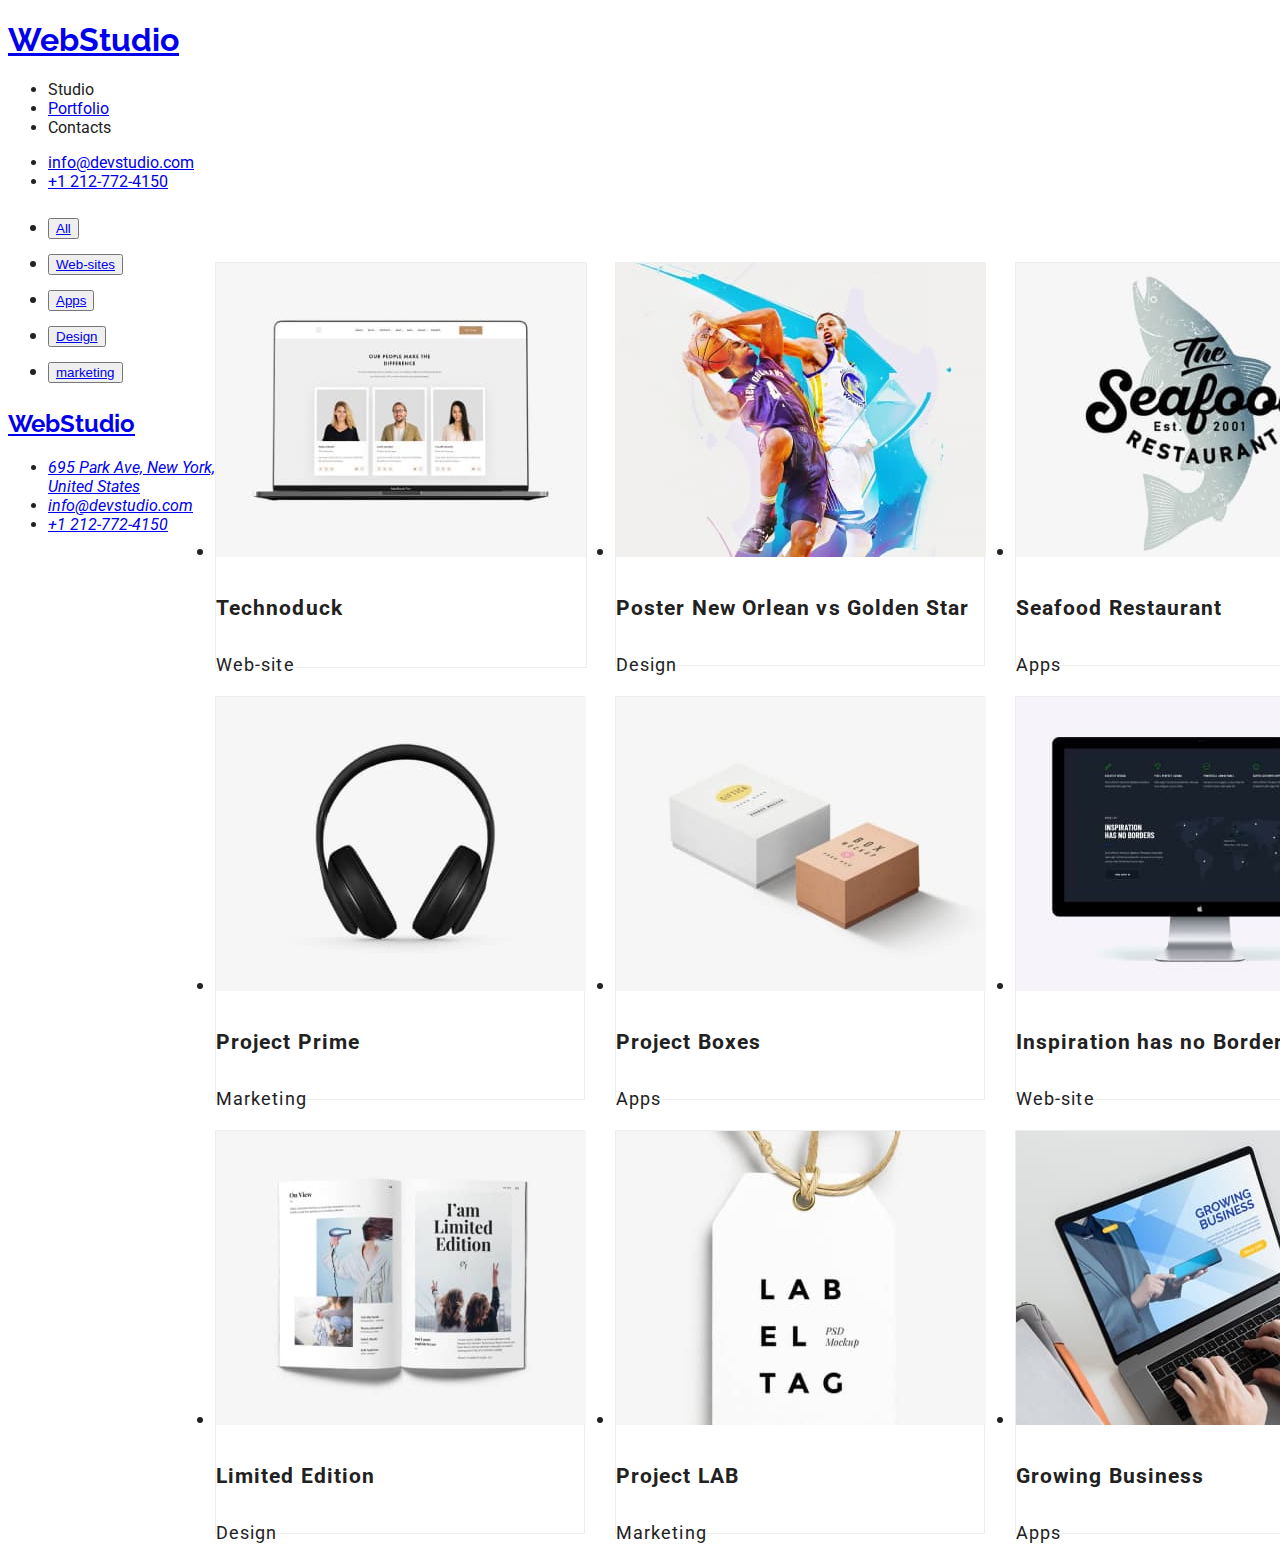
==== portfolio.html @ 7e2c5539 "10 hw 0.2" ====
<!DOCTYPE html>
<html lang="en">

<head>
    <meta charset="UTF-8">
    <meta http-equiv="X-UA-Compatible" content="IE=edge">
    <meta name="viewport" content="width=device-width, initial-scale=1.0">
    <title>My Portfolio</title>
    <link href="./css/styles.css" rel="stylesheet" type="text/css">
    <link rel="preconnect" href="https://fonts.googleapis.com">
    <link rel="preconnect" href="https://fonts.gstatic.com" crossorigin>
    <link
        href="https://fonts.googleapis.com/css2?family=Raleway:wght@700&family=Roboto:wght@400;500;700;900&display=swap"
        rel="stylesheet">
</head>

<body>
    <header>
        <h1 class="webstudio-raleway">
            <a href="portfolio.html">WebStudio</a>
        </h1>
        <nav>
            <ul>
                <li>
                    <a>Studio</a>
                </li>
                <li>
                    <a href="portfolio.html">Portfolio</a>
                </li>
                <li>
                    <a>Contacts</a>
                </li>
            </ul>

        </nav>
        <ul>
            <li>
                <a href="mailto:info@devstudio.com">info@devstudio.com</a>
            </li>

            <li>
                <a href="tel:+12127724150">+1 212-772-4150</a>
            </li>
        </ul>
    </header>


    <main class="mainpagesyle">
        <!-- buttons/filters for the body-->
        <section>
            <ul>
                <li class="all">
                    <button type="button"> <a href="#">All</a>
                </li>
                <li>
                    <button type="button"> <a href="#">Web-sites</a>
                </li>
                <li>
                    <button type="button"> <a href="#">Apps</a>
                </li>
                <li>
                    <button type="button"> <a href="#">Design</a>
                </li>
                <li>
                    <button type="button"> <a href="#">marketing</a>
                </li>
            </ul>
        </section>
        <!--images section-->
        <section>

            <ul>
                <li class="computerimg">
                    <img src="images/computerpic.jpg" alt="computer" width="370">
                    <h3>Technoduck</h3>
                    <p>Web-site</p>
                </li>
                <li class="baskitballimg">
                    <img src="images/baskitballpic.jpg" alt="baskitball" width="370">
                    <h3>Poster New Orlean vs Golden Star</h3>
                    <p>Design</p>
                </li>
                <li class="seafoodimg">
                    <img src="images/seafoodpic.jpg" alt="seafoodpic" width="370">
                    <h3>Seafood Restaurant</h3>
                    <p>Apps</p>
                </li>
                <li class="headphonesimg">
                    <img src="images/headphonespic.jpg" alt="headphones" width="370">
                    <h3>Project Prime</h3>
                    <p>Marketing</p>
                </li>
                <li class="brickpicimg">
                    <img src="images/brickpic.jpg" alt="brickpic" width="370">
                    <h3>Project Boxes</h3>
                    <p>Apps</p>
                </li>
                <li class="screenpicimg">
                    <img src="images/screenpic.jpg" alt="screenpic" width="370">
                    <h3>Inspiration has no Borders</h3>
                    <p>Web-site</p>
                </li>
                <li class="bookpicimg">
                    <img src="images/bookpic.jpg" alt="bookpic" width="370">
                    <h3>Limited Edition</h3>
                    <p>Design</p>
                </li>
                <li class="labeltacpicimg">
                    <img src="images/labeltacpic.jpg" alt="labelpic" width="370">
                    <h3>Project LAB</h3>
                    <p>Marketing</p>
                </li>
                <li class="typingpicimg">
                    <img src="images/typingpic.jpg" alt="typingpic" width="370">
                    <h3>Growing Business</h3>
                    <p>Apps</p>
                </li>
            </ul>
        </section>
    </main>

    <footer class="footerplacement">

        <h2 class="webstudio-raleway">
            <a href="#">WebStudio </a>
        </h2>

        <address>
            <ul>
                <li>
                    <a href="#">695 Park Ave, New York, NY 10065,<br /> United States</a>
                </li>
                <li>
                    <a href="mailto:info@devstudio.com">info@devstudio.com</a>
                </li>
                <li>
                    <a href="tel:+12127724150">+1 212-772-4150</a>
                </li>

            </ul>
        </address>
    </footer>
</body>

</html>
---- css/styles.css ----
header {
}
.all {
  font-weight: 500;
}
body {
  color: #212121;
  font-family: Roboto, sans serif;
}
p {
  font-weight: 400;
}
.mainpagesyle {
  font-family: Roboto;
  font-size: 18px;
  font-weight: 700;
  line-height: 36px;
  letter-spacing: 0.06em;
  text-align: left;
}

.computerimg {
  position: absolute;
  width: 370px;
  height: 404px;
  left: 215px;
  top: 262px;
  background: #ffffff;
  border: 1px solid #eeeeee;
}
.baskitballimg {
  box-sizing: border-box;

  position: absolute;
  width: 370px;
  height: 404px;
  left: 615px;
  top: 262px;

  background: #ffffff;
  border: 1px solid #eeeeee;
}
.seafoodimg {
  box-sizing: border-box;

  position: absolute;
  width: 370px;
  height: 404px;
  left: 1015px;
  top: 262px;

  background: #ffffff;
  border: 1px solid #eeeeee;
}
.headphonesimg {
  box-sizing: border-box;

  position: absolute;
  width: 370px;
  height: 404px;
  left: 215px;
  top: 696px;

  background: #ffffff;
  border: 1px solid #eeeeee;
}
.brickpicimg {
  box-sizing: border-box;

  position: absolute;
  width: 370px;
  height: 404px;
  left: 615px;
  top: 696px;

  background: #ffffff;
  border: 1px solid #eeeeee;
}
.screenpicimg {
  box-sizing: border-box;

  position: absolute;
  width: 370px;
  height: 404px;
  left: 1015px;
  top: 696px;

  background: #ffffff;
  border: 1px solid #eeeeee;
}
.bookpicimg {
  box-sizing: border-box;

  position: absolute;
  width: 370px;
  height: 404px;
  left: 215px;
  top: 1130px;

  background: #ffffff;
  border: 1px solid #eeeeee;
}
.labeltacpicimg {
  box-sizing: border-box;

  position: absolute;
  width: 370px;
  height: 404px;
  left: 615px;
  top: 1130px;

  background: #ffffff;
  border: 1px solid #eeeeee;
}
.typingpicimg {
  box-sizing: border-box;

  position: absolute;
  width: 370px;
  height: 404px;
  left: 1015px;
  top: 1130px;

  background: #ffffff;
  border: 1px solid #eeeeee;
}
.footerplacement {
  font-weight: 400;
}
.webstudio-raleway {
  font-family: Raleway;
  font-weight: 700;
}
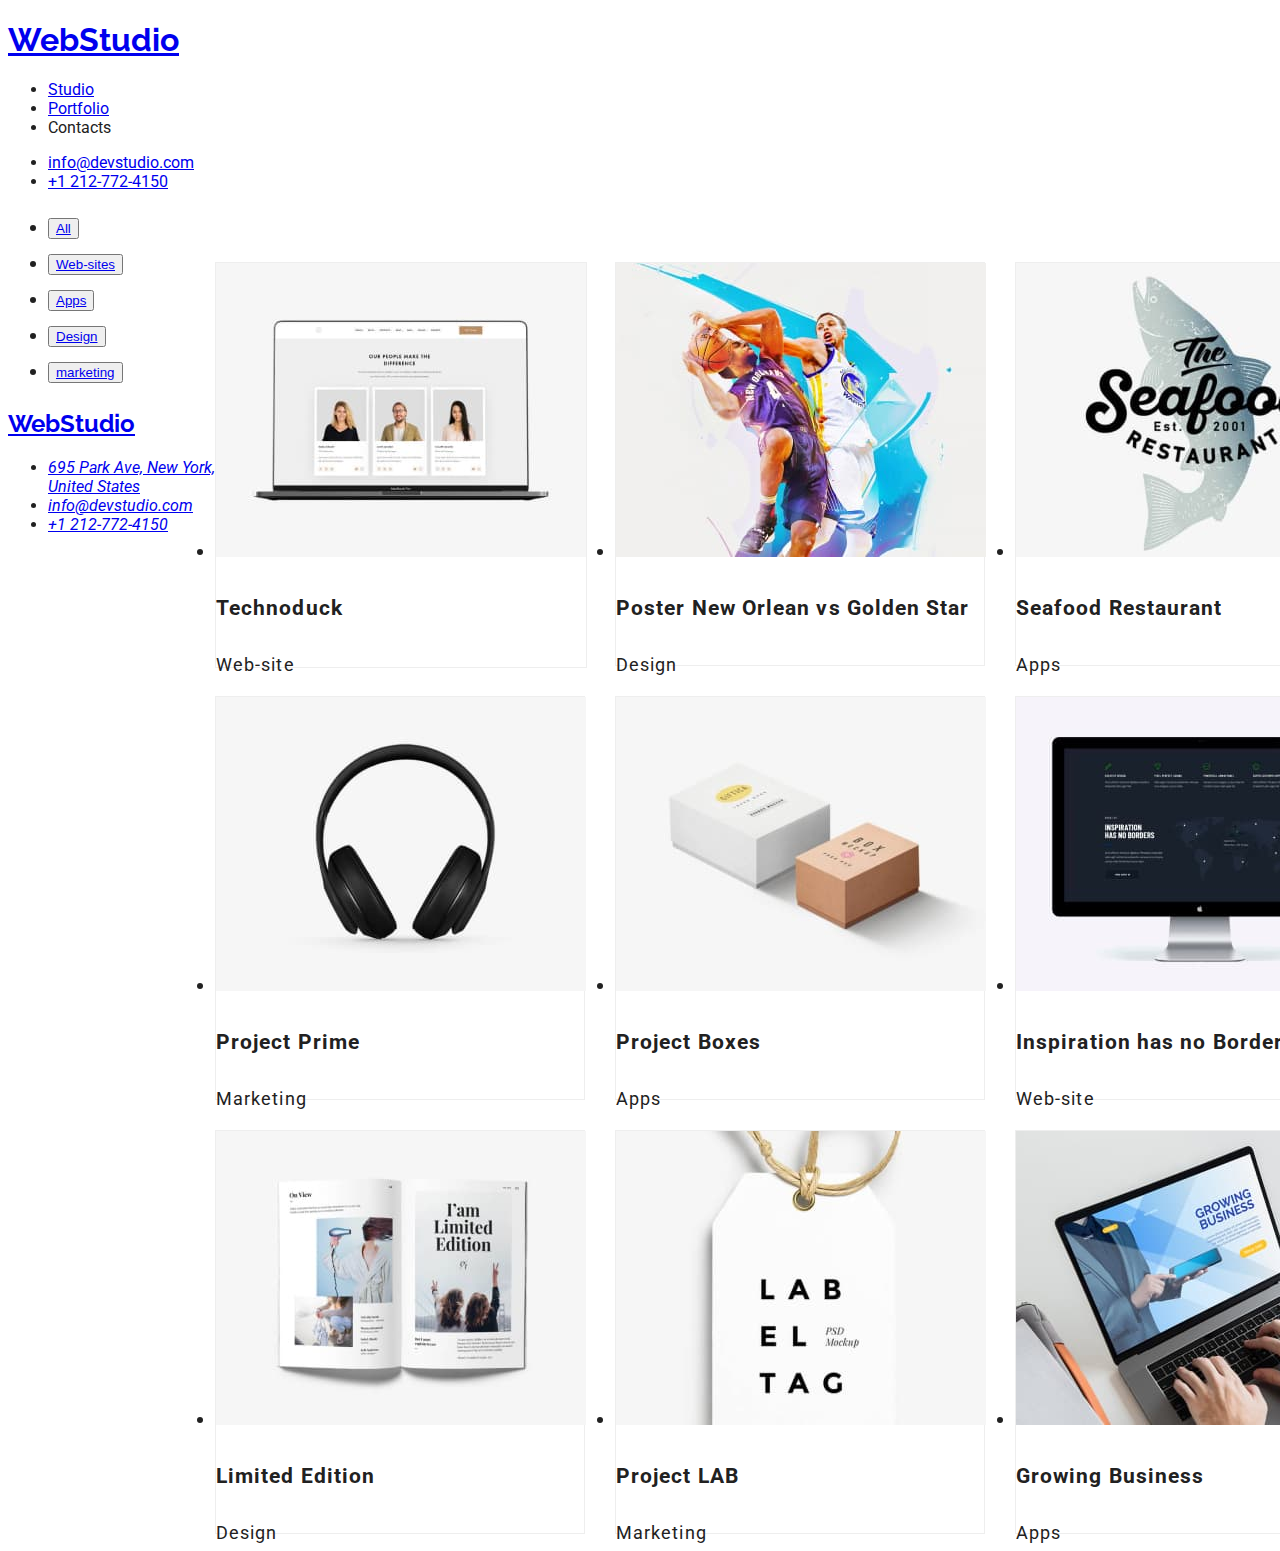
==== commit 090b68fb: "11" ====
--- a/portfolio.html
+++ b/portfolio.html
@@ -22,10 +22,10 @@
         <nav>
             <ul>
                 <li>
-                    <a>Studio</a>
+                    <a href="./index.html">Studio</a>
                 </li>
                 <li>
-                    <a href="portfolio.html">Portfolio</a>
+                    <a href="./portfolio.html">Portfolio</a>
                 </li>
                 <li>
                     <a>Contacts</a>
@@ -128,7 +128,9 @@
         <address>
             <ul>
                 <li>
-                    <a href="#">695 Park Ave, New York, NY 10065,<br /> United States</a>
+                    <a href="https://goo.gl/maps/Pc82vpNhHuvUtrE47" target="blank_">695 Park Ave, New York, NY
+                        10065,<br /> United
+                        States</a>
                 </li>
                 <li>
                     <a href="mailto:info@devstudio.com">info@devstudio.com</a>
--- a/css/styles.css
+++ b/css/styles.css
@@ -10,6 +10,7 @@
 p {
   font-weight: 400;
 }
+
 .mainpagesyle {
   font-family: Roboto;
   font-size: 18px;
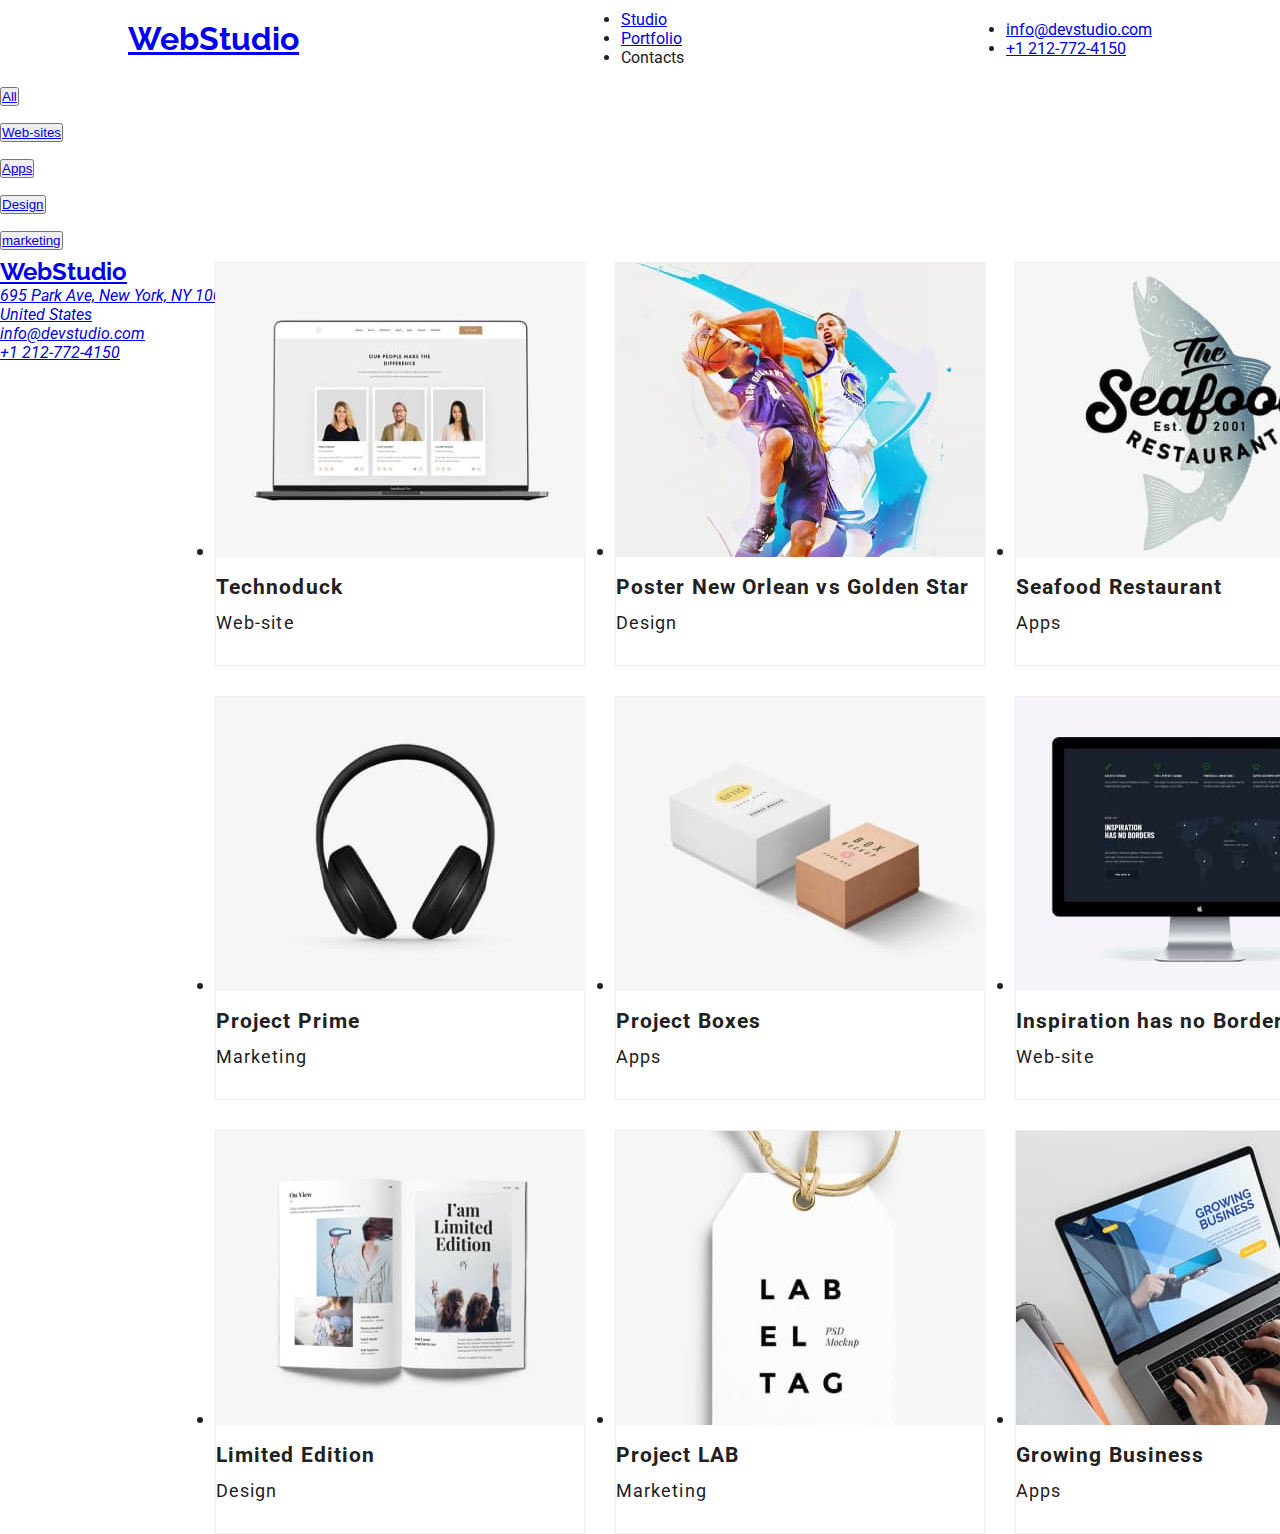
==== commit 4ada8e5d: "12 hw .02" ====
--- a/portfolio.html
+++ b/portfolio.html
@@ -20,7 +20,7 @@
             <a href="portfolio.html">WebStudio</a>
         </h1>
         <nav>
-            <ul>
+            <ul class="top-bar">
                 <li>
                     <a href="./index.html">Studio</a>
                 </li>
@@ -43,7 +43,6 @@
             </li>
         </ul>
     </header>
-
 
     <main class="mainpagesyle">
         <!-- buttons/filters for the body-->
@@ -129,8 +128,7 @@
             <ul>
                 <li>
                     <a href="https://goo.gl/maps/Pc82vpNhHuvUtrE47" target="blank_">695 Park Ave, New York, NY
-                        10065,<br /> United
-                        States</a>
+                        10065,<br /> United States</a>
                 </li>
                 <li>
                     <a href="mailto:info@devstudio.com">info@devstudio.com</a>
--- a/css/styles.css
+++ b/css/styles.css
@@ -1,4 +1,15 @@
+* {
+  box-sizing: border-box;
+  margin: 0;
+  padding: 0;
+}
 header {
+  display: flex;
+  justify-content: space-between;
+  align-items: center;
+  padding: 10px 10%;
+}
+header > li {
 }
 .all {
   font-weight: 500;
@@ -12,7 +23,6 @@
 }
 
 .mainpagesyle {
-  font-family: Roboto;
   font-size: 18px;
   font-weight: 700;
   line-height: 36px;
@@ -21,6 +31,7 @@
 }
 
 .computerimg {
+  box-sizing: border-box;
   position: absolute;
   width: 370px;
   height: 404px;
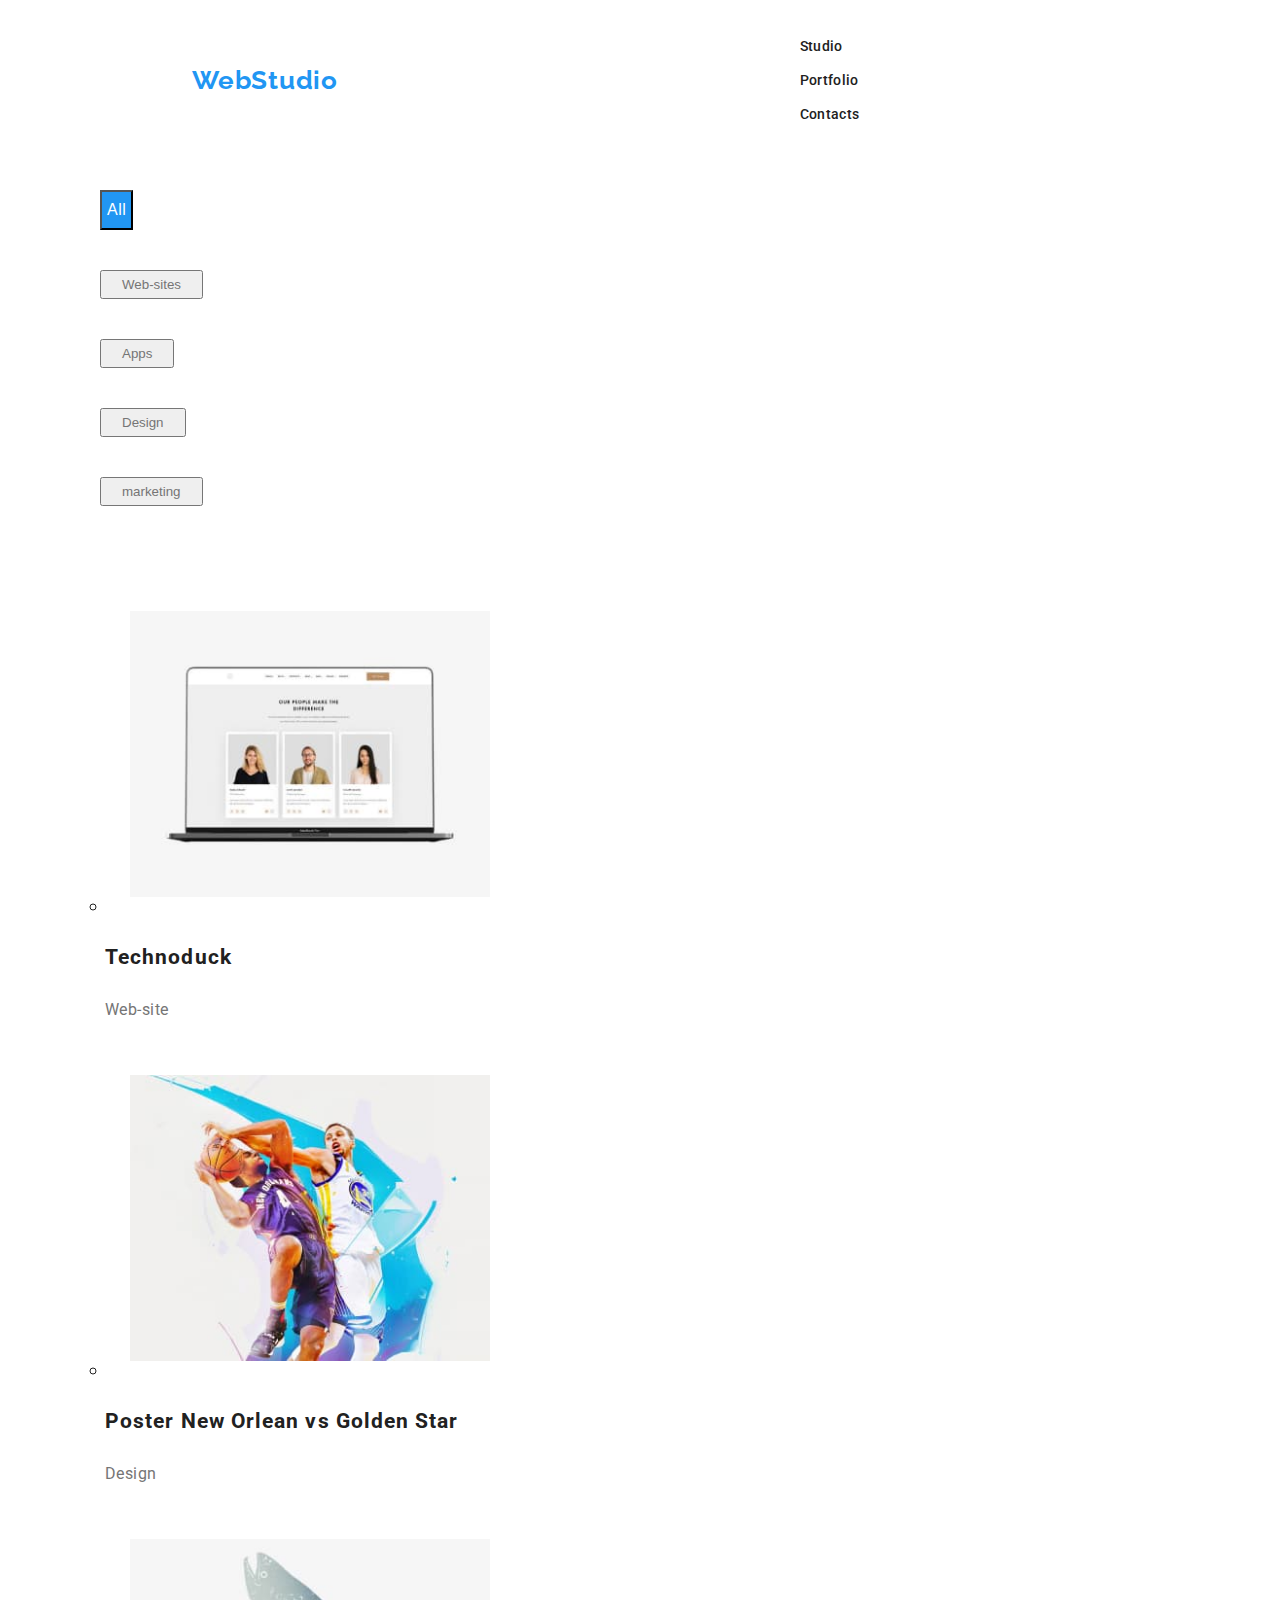
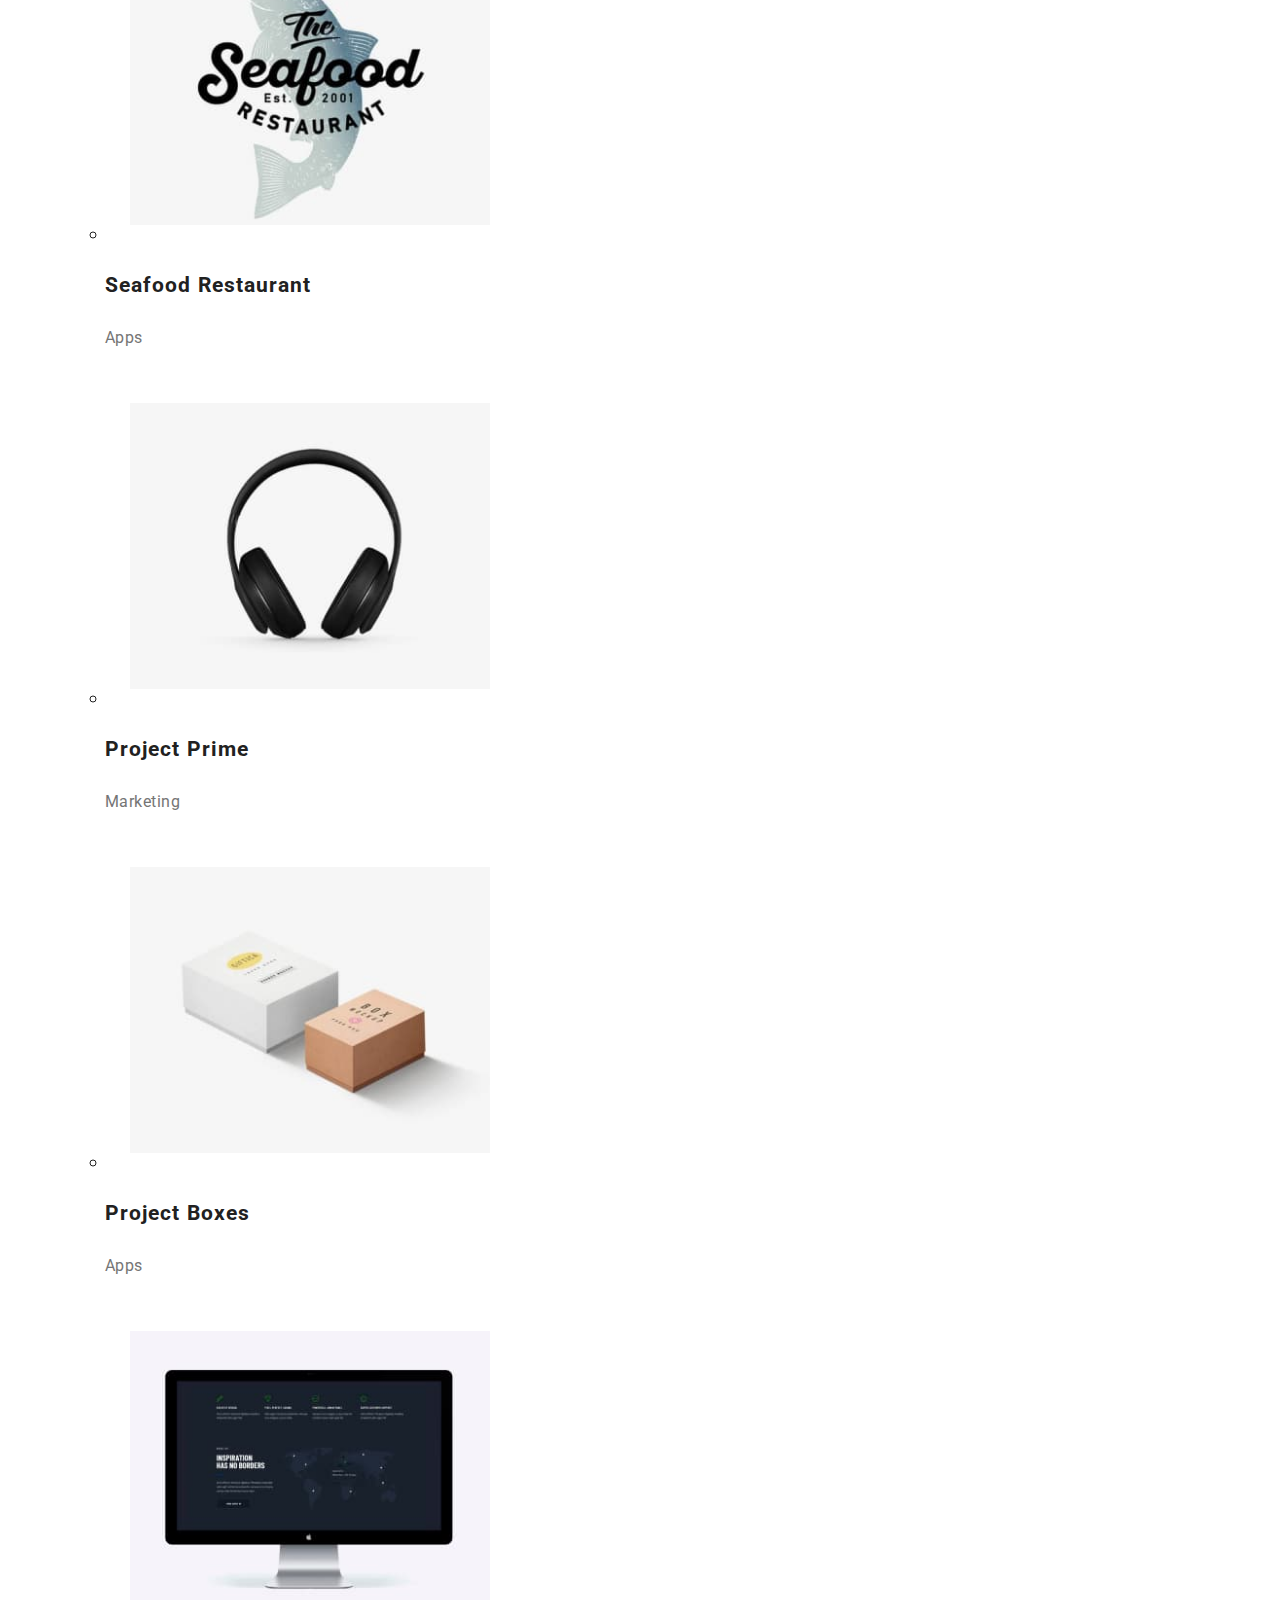
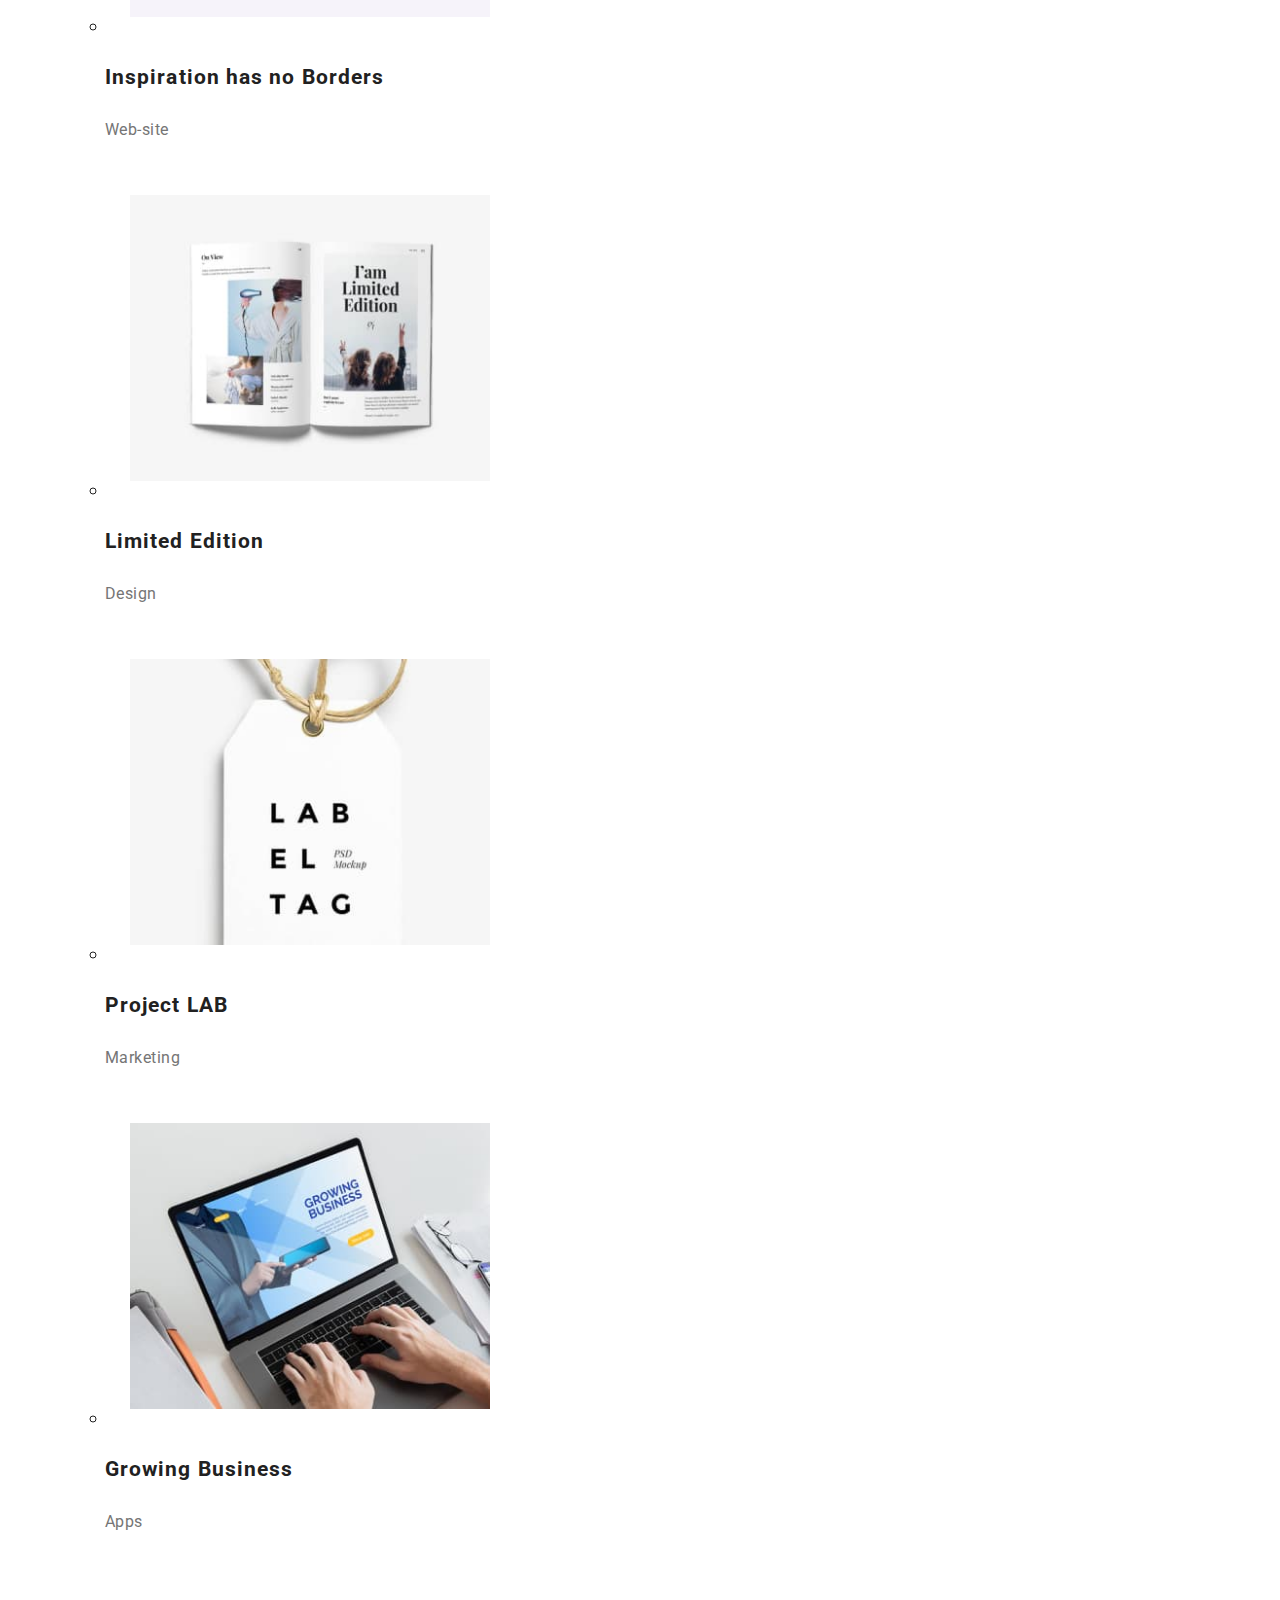
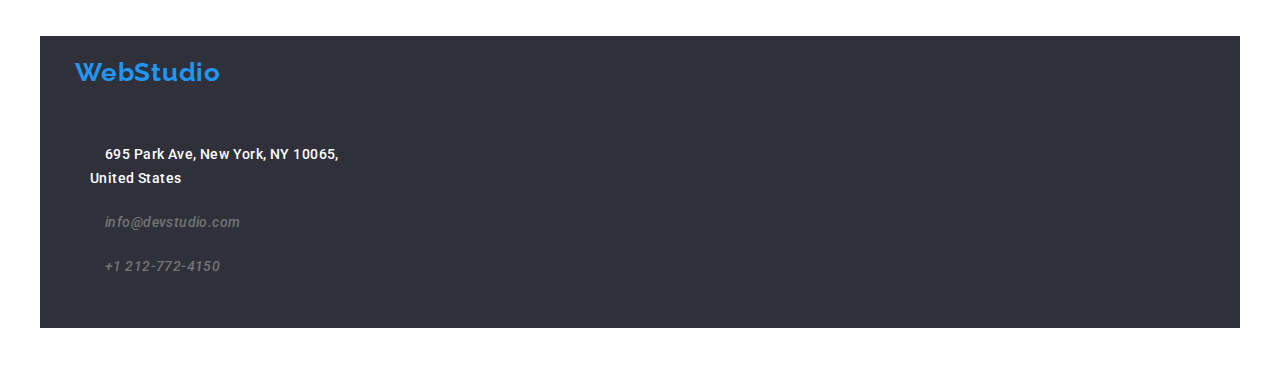
==== commit d1f329e7: "13 hw 0.2" ====
--- a/portfolio.html
+++ b/portfolio.html
@@ -6,7 +6,7 @@
     <meta http-equiv="X-UA-Compatible" content="IE=edge">
     <meta name="viewport" content="width=device-width, initial-scale=1.0">
     <title>My Portfolio</title>
-    <link href="./css/styles.css" rel="stylesheet" type="text/css">
+    <link href="./css/styles2.css" rel="stylesheet" type="text/css">
     <link rel="preconnect" href="https://fonts.googleapis.com">
     <link rel="preconnect" href="https://fonts.gstatic.com" crossorigin>
     <link
@@ -16,125 +16,136 @@
 
 <body>
     <header>
-        <h1 class="webstudio-raleway">
-            <a href="portfolio.html">WebStudio</a>
+        <h1>
+            <a href="portfolio.html" class="logo">WebStudio</a>
         </h1>
         <nav>
-            <ul class="top-bar">
+            <ul>
                 <li>
-                    <a href="./index.html">Studio</a>
+                    <a href="./index.html" class="top-bar">Studio</a>
                 </li>
                 <li>
-                    <a href="./portfolio.html">Portfolio</a>
+                    <a href="./portfolio.html" class="top-bar">Portfolio</a>
                 </li>
                 <li>
-                    <a>Contacts</a>
+                    <a class="top-bar"> Contacts</a>
                 </li>
             </ul>
 
         </nav>
         <ul>
             <li>
-                <a href="mailto:info@devstudio.com">info@devstudio.com</a>
+                <a href="mailto:info@devstudio.com" class="header-link">info@devstudio.com</a>
             </li>
 
             <li>
-                <a href="tel:+12127724150">+1 212-772-4150</a>
+                <a href="tel:+12127724150" class="header-link">+1 212-772-4150</a>
             </li>
         </ul>
     </header>
 
     <main class="mainpagesyle">
         <!-- buttons/filters for the body-->
-        <section>
+        <section class="all-buttons">
             <ul>
-                <li class="all">
-                    <button type="button"> <a href="#">All</a>
+                <li class="all-blue-button">
+                    <button type="button">All</button>
                 </li>
                 <li>
-                    <button type="button"> <a href="#">Web-sites</a>
+                    <button type="button"> <a href="#" class="all-buttons">Web-sites</a>
                 </li>
                 <li>
-                    <button type="button"> <a href="#">Apps</a>
+                    <button type="button"> <a href="#" class="all-buttons">Apps</a>
                 </li>
                 <li>
-                    <button type="button"> <a href="#">Design</a>
+                    <button type="button"> <a href="#" class="all-buttons">Design</a>
                 </li>
                 <li>
-                    <button type="button"> <a href="#">marketing</a>
+                    <button type="button"> <a href="#" class="all-buttons">marketing</a>
                 </li>
             </ul>
         </section>
         <!--images section-->
         <section>
 
-            <ul>
+            <ul class="the-9-images">
+
                 <li class="computerimg">
                     <img src="images/computerpic.jpg" alt="computer" width="370">
-                    <h3>Technoduck</h3>
-                    <p>Web-site</p>
+                    <h3 class="image-titles">Technoduck</h3>
+                    <p class="paragraphs">Web-site</p>
                 </li>
+
                 <li class="baskitballimg">
                     <img src="images/baskitballpic.jpg" alt="baskitball" width="370">
-                    <h3>Poster New Orlean vs Golden Star</h3>
-                    <p>Design</p>
+                    <h3 class="image-titles">Poster New Orlean vs Golden Star</h3>
+                    <p class="paragraphs">Design</p>
                 </li>
+
                 <li class="seafoodimg">
                     <img src="images/seafoodpic.jpg" alt="seafoodpic" width="370">
-                    <h3>Seafood Restaurant</h3>
-                    <p>Apps</p>
+                    <h3 class="image-titles">Seafood Restaurant</h3>
+                    <p class="paragraphs">Apps</p>
                 </li>
+
                 <li class="headphonesimg">
                     <img src="images/headphonespic.jpg" alt="headphones" width="370">
-                    <h3>Project Prime</h3>
-                    <p>Marketing</p>
+                    <h3 class="image-titles">Project Prime</h3>
+                    <p class="paragraphs">Marketing</p>
                 </li>
+
                 <li class="brickpicimg">
                     <img src="images/brickpic.jpg" alt="brickpic" width="370">
-                    <h3>Project Boxes</h3>
-                    <p>Apps</p>
+                    <h3 class="image-titles">Project Boxes</h3>
+                    <p class="paragraphs">Apps</p>
                 </li>
+
                 <li class="screenpicimg">
                     <img src="images/screenpic.jpg" alt="screenpic" width="370">
-                    <h3>Inspiration has no Borders</h3>
-                    <p>Web-site</p>
+                    <h3 class="image-titles">Inspiration has no Borders</h3>
+                    <p class="paragraphs">Web-site</p>
                 </li>
+
                 <li class="bookpicimg">
                     <img src="images/bookpic.jpg" alt="bookpic" width="370">
-                    <h3>Limited Edition</h3>
-                    <p>Design</p>
+                    <h3 class="image-titles">Limited Edition</h3>
+                    <p class="paragraphs">Design</p>
                 </li>
+
                 <li class="labeltacpicimg">
                     <img src="images/labeltacpic.jpg" alt="labelpic" width="370">
-                    <h3>Project LAB</h3>
-                    <p>Marketing</p>
+                    <h3 class="image-titles">Project LAB</h3>
+                    <p class="paragraphs">Marketing</p>
                 </li>
+
                 <li class="typingpicimg">
                     <img src="images/typingpic.jpg" alt="typingpic" width="370">
-                    <h3>Growing Business</h3>
-                    <p>Apps</p>
+                    <h3 class="image-titles">Growing Business</h3>
+                    <p class="paragraphs">Apps</p>
                 </li>
             </ul>
         </section>
     </main>
+    </br>
 
     <footer class="footerplacement">
-
-        <h2 class="webstudio-raleway">
-            <a href="#">WebStudio </a>
+        <!--footer-->
+        <h2>
+            <a href="#" class="logo">WebStudio </a>
         </h2>
 
         <address>
             <ul>
                 <li>
-                    <a href="https://goo.gl/maps/Pc82vpNhHuvUtrE47" target="blank_">695 Park Ave, New York, NY
+                    <a href="https://goo.gl/maps/Pc82vpNhHuvUtrE47" target="blank_" class="white-address">695 Park Ave,
+                        New York, NY
                         10065,<br /> United States</a>
                 </li>
                 <li>
-                    <a href="mailto:info@devstudio.com">info@devstudio.com</a>
+                    <a href="mailto:info@devstudio.com" class="email-and-tele">info@devstudio.com</a>
                 </li>
                 <li>
-                    <a href="tel:+12127724150">+1 212-772-4150</a>
+                    <a href="tel:+12127724150" class="email-and-tele">+1 212-772-4150</a>
                 </li>
 
             </ul>
--- a/css/styles2.css
+++ b/css/styles2.css
@@ -0,0 +1,253 @@
+:root {
+  --accent-color: #2196f3;
+  --primary-text-color: #212121;
+  --secondary-text-color: #757575;
+  --white-color: #ffffff;
+  --background-dark-color: #2f303a;
+  --background-light-color: #ffffff;
+}
+* {
+  box-sizing: border-box;
+  margin: 10px;
+  padding: 5px;
+  text-decoration: none;
+}
+
+body {
+  font-family: Roboto;
+  font-style: normal;
+  font-weight: 400;
+  font-size: 14px;
+  line-height: calc(16 / 16);
+  letter-spacing: 0.02em;
+  color: var(--primary-text-color);
+}
+
+ul {
+  list-style: none;
+}
+section > ul > li .computerimg {
+  background-color: #212121;
+}
+.logo {
+  font-family: 'Raleway';
+  font-style: normal;
+  font-weight: 700;
+  font-size: 26px;
+  line-height: 31px;
+  letter-spacing: 0.03em;
+  color: var(--accent-color);
+}
+header {
+  display: flex;
+  justify-content: space-between;
+  align-items: center;
+  padding: 10px 10%;
+  height: 80px;
+  width: 1600px;
+  left: 0px;
+  top: 0px;
+  border-radius: 0px;
+}
+.top-bar {
+  font-weight: 500;
+  color: var(--primary-text-color);
+}
+.top-bar:hover,
+.top-bar:focus {
+  color: var(--accent-color);
+}
+.top-bar-current {
+  color: var(--accent-color);
+}
+.header-link:hover,
+.header-link:focus {
+  color: var(--accent-color);
+}
+.all-blue-button:hover,
+.all-blue-button:focus {
+  color: var(--accent-color);
+}
+
+a {
+  font-weight: 500;
+  color: var(--secondary-text-color);
+}
+/*
+header > li {
+  display: flex;
+  justify-content: space-between;
+  align-items: center;
+  padding: 10px 10%;
+  height: 80px;
+  width: 1600px;
+  left: 0px;
+  top: 0px;
+  border-radius: 0px;
+}*/
+
+.all-blue-button > button {
+  color: var(--white-color);
+  background-color: var(--accent-color);
+  font-weight: 500;
+  font-size: 16px;
+  line-height: 26px;
+  /*text-align: center;*/
+  letter-spacing: 0.03em;
+}
+.all-blue-button > button:hover,
+.all-blue-button > button:focus {
+  color: var(--accent-color);
+}
+.mainpagesyle {
+  font-family: roboto;
+  font-size: 18px;
+  line-height: 36px;
+  letter-spacing: 0.06em;
+  text-align: left;
+}
+.images-titles {
+  font-weight: 700;
+  font-size: 18px;
+  line-height: 36px;
+  letter-spacing: 0.06em;
+}
+.paragraphs {
+  font-weight: 400;
+  font-size: 16px;
+  line-height: 30px;
+  letter-spacing: 0.03em;
+  color: #757575;
+}
+.the-9-images {
+  list-style: circle;
+  list-style-position: inside;
+}
+/*
+.computerimg {
+  box-sizing: border-box;
+  position: absolute;
+  width: 370px;
+  height: 404px;
+  left: 215px;
+  top: 262px;
+  background: #ffffff;
+  border: 1px solid #eeeeee;
+} /*
+.baskitballimg {
+  box-sizing: border-box;
+
+  position: absolute;
+  width: 370px;
+  height: 404px;
+  left: 615px;
+  top: 262px;
+
+  background: #ffffff;
+  border: 1px solid #eeeeee;
+}/*
+.seafoodimg {
+  box-sizing: border-box;
+
+  position: absolute;
+  width: 370px;
+  height: 404px;
+  left: 1015px;
+  top: 262px;
+
+  background: #ffffff;
+  border: 1px solid #eeeeee;
+}/*
+.headphonesimg {
+  box-sizing: border-box;
+
+  position: absolute;
+  width: 370px;
+  height: 404px;
+  left: 215px;
+  top: 696px;
+
+  background: #ffffff;
+  border: 1px solid #eeeeee;
+}/*
+.brickpicimg {
+  box-sizing: border-box;
+
+  position: absolute;
+  width: 370px;
+  height: 404px;
+  left: 615px;
+  top: 696px;
+
+  background: #ffffff;
+  border: 1px solid #eeeeee;
+}/*
+.screenpicimg {
+  box-sizing: border-box;
+
+  position: absolute;
+  width: 370px;
+  height: 404px;
+  left: 1015px;
+  top: 696px;
+
+  background: #ffffff;
+  border: 1px solid #eeeeee;
+}/*
+.bookpicimg {
+  box-sizing: border-box;
+
+  position: absolute;
+  width: 370px;
+  height: 404px;
+  left: 215px;
+  top: 1130px;
+
+  background: #ffffff;
+  border: 1px solid #eeeeee;
+}
+/*
+.labeltacpicimg {
+  box-sizing: border-box;
+
+  position: absolute;
+  width: 370px;
+  height: 404px;
+  left: 615px;
+  top: 1130px;
+
+  background: #ffffff;
+  border: 1px solid #eeeeee;
+}
+/*
+.typingpicimg {
+  box-sizing: border-box;
+
+  position: absolute;
+  width: 370px;
+  height: 404px;
+  left: 1015px;
+  top: 1130px;
+
+  background: #ffffff;
+  border: 1px solid #eeeeee;
+}
+*/
+footer {
+  font-size: 400;
+  font-size: 14px;
+  line-height: calc(24 / 14);
+  letter-spacing: 0.03em;
+  color: var(--secondary-text-color);
+  background-color: var(--background-dark-color);
+}
+
+.white-address {
+  font-style: normal;
+  line-height: calc(24 / 14);
+  letter-spacing: 0.03em;
+  color: var(--white-color);
+}
+/*for placemet purposes*/
+.email-and-tele {
+}
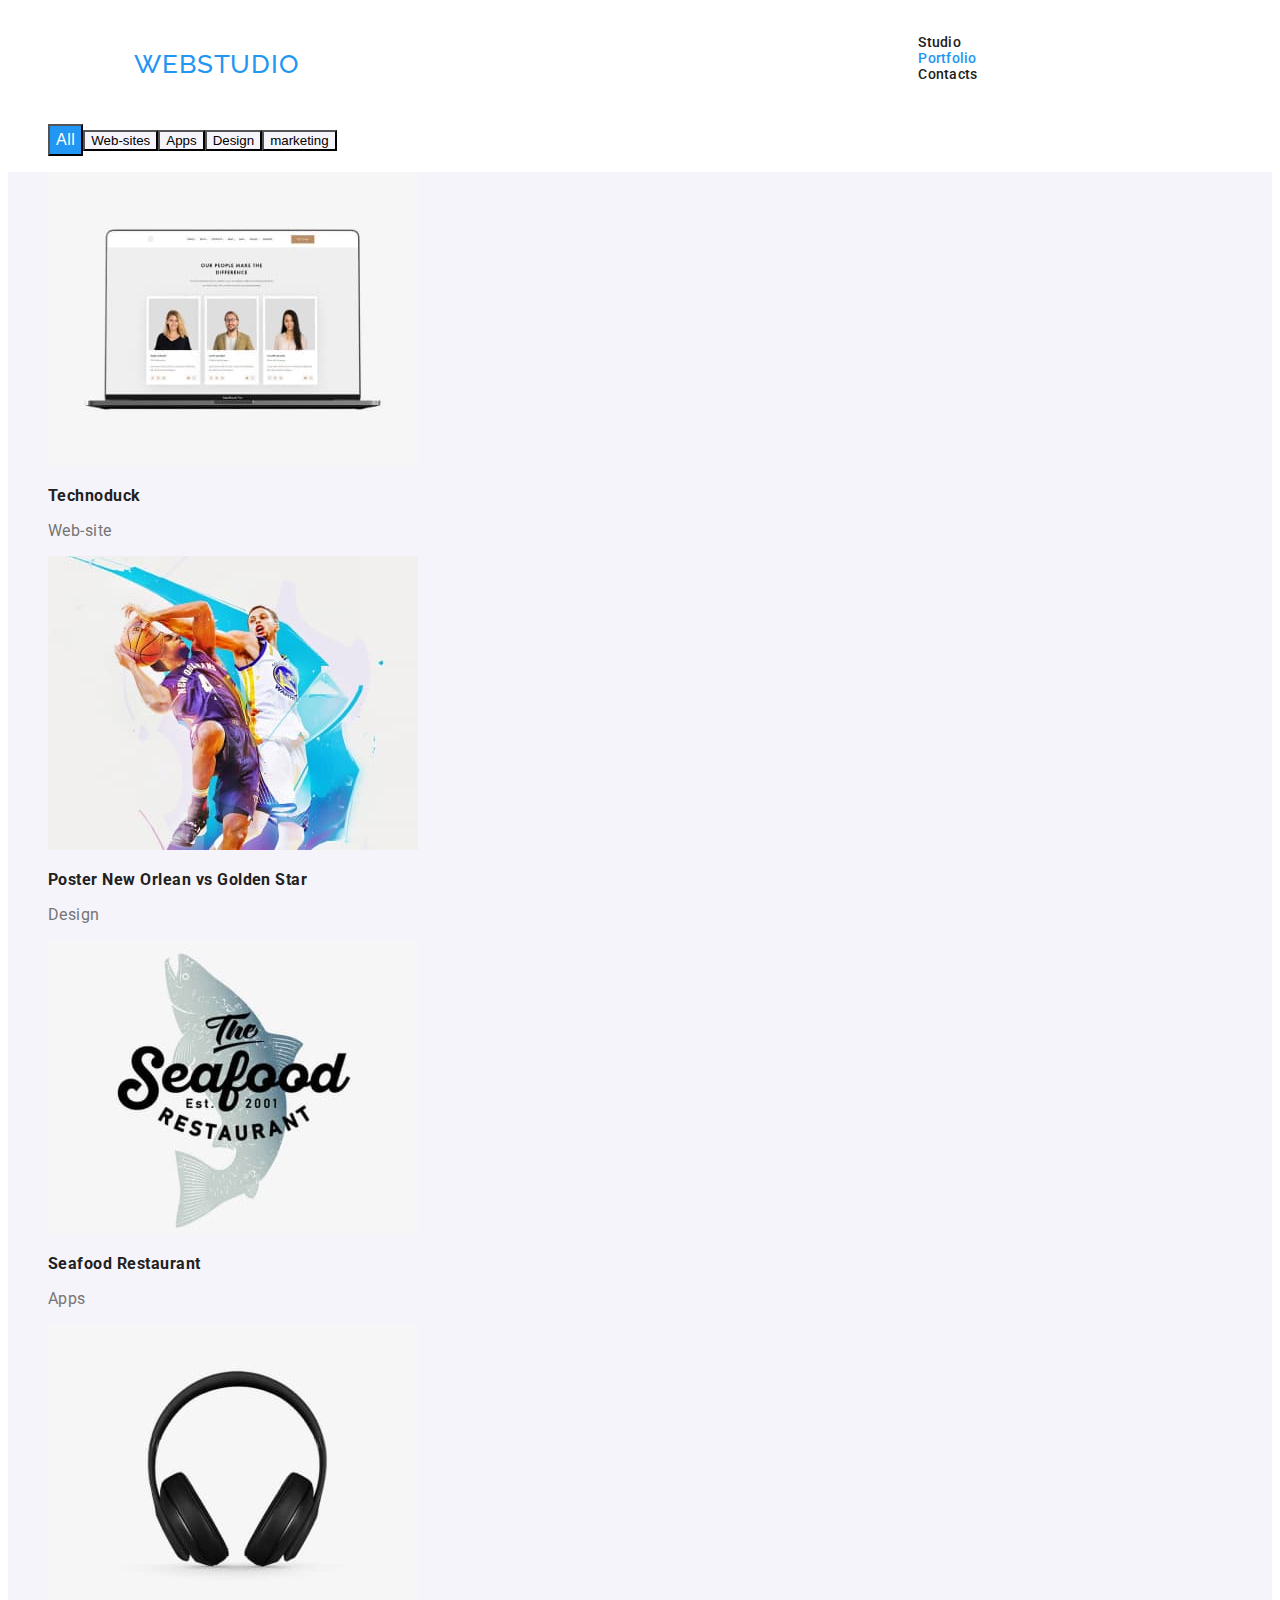
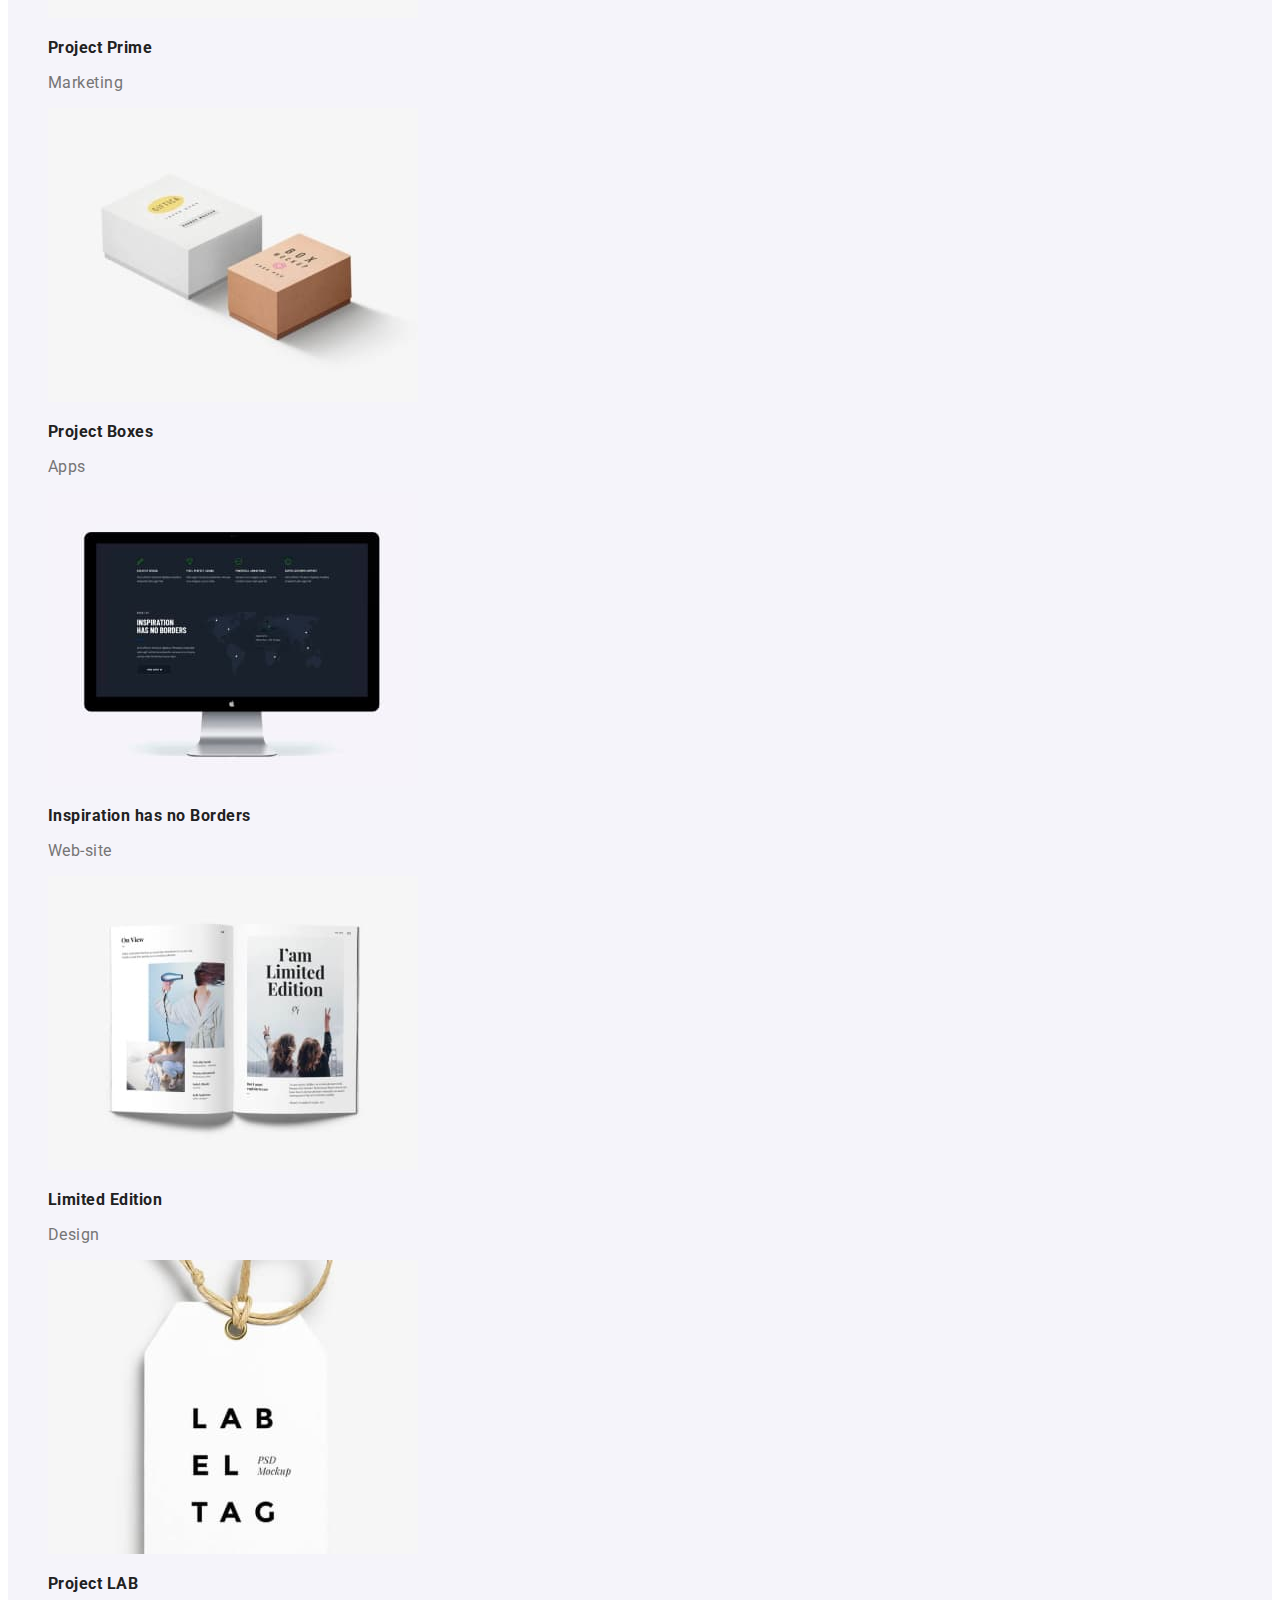
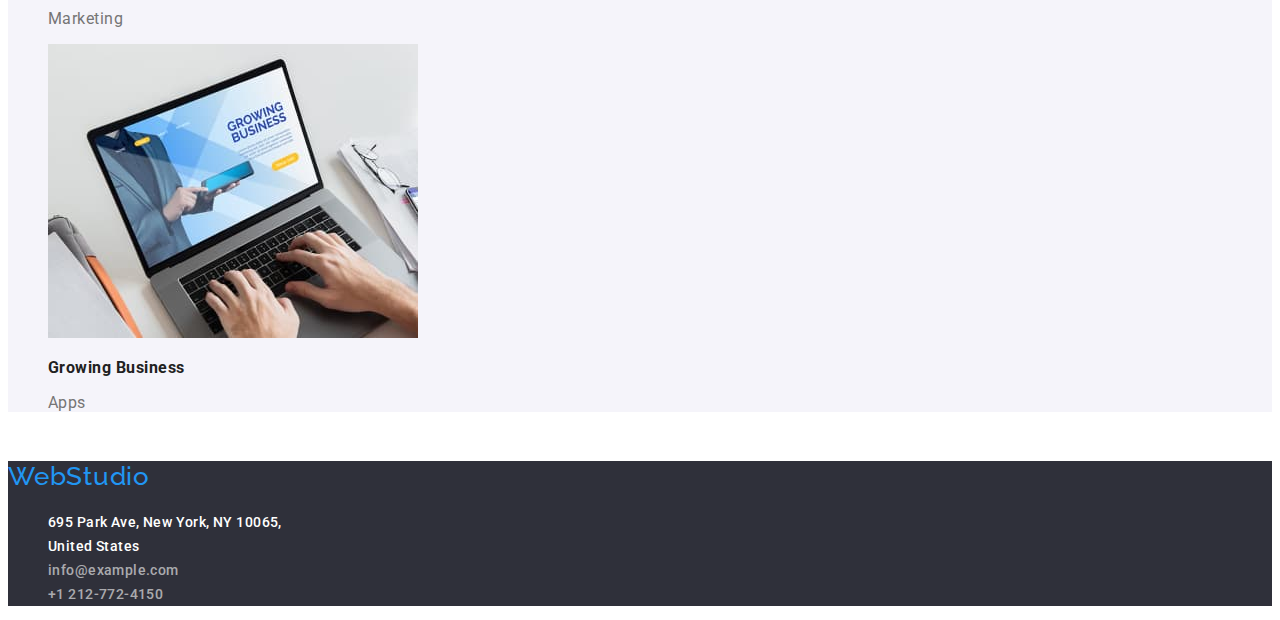
==== commit e304caad: "14 hw 0.2" ====
--- a/portfolio.html
+++ b/portfolio.html
@@ -6,7 +6,7 @@
     <meta http-equiv="X-UA-Compatible" content="IE=edge">
     <meta name="viewport" content="width=device-width, initial-scale=1.0">
     <title>My Portfolio</title>
-    <link href="./css/styles2.css" rel="stylesheet" type="text/css">
+    <link href="./css/styles1.css" rel="stylesheet" type="text/css">
     <link rel="preconnect" href="https://fonts.googleapis.com">
     <link rel="preconnect" href="https://fonts.gstatic.com" crossorigin>
     <link
@@ -22,13 +22,14 @@
         <nav>
             <ul>
                 <li>
-                    <a href="./index.html" class="top-bar">Studio</a>
+                    <a href="./index.html" class="header-navigation-link ">Studio</a>
                 </li>
                 <li>
-                    <a href="./portfolio.html" class="top-bar">Portfolio</a>
+                    <a href="portfolio.html" class="header-navigation-link 
+                    header-navigation-link-current">Portfolio</a>
                 </li>
                 <li>
-                    <a class="top-bar"> Contacts</a>
+                    <a href="#" class="header-navigation-link">Contacts</a>
                 </li>
             </ul>
 
@@ -46,81 +47,81 @@
 
     <main class="mainpagesyle">
         <!-- buttons/filters for the body-->
-        <section class="all-buttons">
-            <ul>
+        <section>
+            <ul class="all-buttons">
                 <li class="all-blue-button">
                     <button type="button">All</button>
                 </li>
-                <li>
-                    <button type="button"> <a href="#" class="all-buttons">Web-sites</a>
+                <li class="all-buttons">
+                    <button type="button">Web-sites</button>
                 </li>
-                <li>
-                    <button type="button"> <a href="#" class="all-buttons">Apps</a>
+                <li class="all-buttons">
+                    <button type="button">Apps</button>
                 </li>
-                <li>
-                    <button type="button"> <a href="#" class="all-buttons">Design</a>
+                <li class="all-buttons">
+                    <button type="button">Design</button>
                 </li>
-                <li>
-                    <button type="button"> <a href="#" class="all-buttons">marketing</a>
+                <li class="all-buttons">
+                    <button type="button">marketing</button>
                 </li>
             </ul>
         </section>
         <!--images section-->
         <section>
 
-            <ul class="the-9-images">
+            <ul class="the-9-images text-for-profilepics"">
 
-                <li class="computerimg">
-                    <img src="images/computerpic.jpg" alt="computer" width="370">
-                    <h3 class="image-titles">Technoduck</h3>
-                    <p class="paragraphs">Web-site</p>
+                <li class=" computerimg">
+                <img src="images/computerpic.jpg" alt="computer" width="370">
+                <h3 class="profile-images-title-2">Technoduck</h3>
+                <p class="paragraphs">Web-site</p>
                 </li>
 
                 <li class="baskitballimg">
                     <img src="images/baskitballpic.jpg" alt="baskitball" width="370">
-                    <h3 class="image-titles">Poster New Orlean vs Golden Star</h3>
+                    <h3 class="profile-images-title-2">Poster New Orlean vs Golden Star</h3>
                     <p class="paragraphs">Design</p>
                 </li>
 
                 <li class="seafoodimg">
                     <img src="images/seafoodpic.jpg" alt="seafoodpic" width="370">
-                    <h3 class="image-titles">Seafood Restaurant</h3>
+                    <h3 class="profile-images-title-2">Seafood Restaurant</h3>
                     <p class="paragraphs">Apps</p>
                 </li>
 
                 <li class="headphonesimg">
                     <img src="images/headphonespic.jpg" alt="headphones" width="370">
-                    <h3 class="image-titles">Project Prime</h3>
+                    <h3 class="profile-images-title-2">Project Prime</h3>
                     <p class="paragraphs">Marketing</p>
                 </li>
 
                 <li class="brickpicimg">
                     <img src="images/brickpic.jpg" alt="brickpic" width="370">
-                    <h3 class="image-titles">Project Boxes</h3>
+                    <h3 class="profile-images-title-2">Project Boxes</h3>
                     <p class="paragraphs">Apps</p>
                 </li>
 
                 <li class="screenpicimg">
                     <img src="images/screenpic.jpg" alt="screenpic" width="370">
-                    <h3 class="image-titles">Inspiration has no Borders</h3>
+                    <h3 class="profile-images-title-2">Inspiration has no Borders</h3>
                     <p class="paragraphs">Web-site</p>
                 </li>
 
                 <li class="bookpicimg">
                     <img src="images/bookpic.jpg" alt="bookpic" width="370">
-                    <h3 class="image-titles">Limited Edition</h3>
+                    <h3 class="profile-images-title-2">Limited Edition</h3>
                     <p class="paragraphs">Design</p>
                 </li>
 
                 <li class="labeltacpicimg">
                     <img src="images/labeltacpic.jpg" alt="labelpic" width="370">
-                    <h3 class="image-titles">Project LAB</h3>
+                    <h3 class="profile-images-title-2">Project LAB</h3>
                     <p class="paragraphs">Marketing</p>
                 </li>
 
                 <li class="typingpicimg">
                     <img src="images/typingpic.jpg" alt="typingpic" width="370">
-                    <h3 class="image-titles">Growing Business</h3>
+                    <h3 class="profile-images-title-2">Growing Business</h3>
                     <p class="paragraphs">Apps</p>
                 </li>
             </ul>
@@ -136,18 +137,17 @@
 
         <address>
             <ul>
-                <li>
-                    <a href="https://goo.gl/maps/Pc82vpNhHuvUtrE47" target="blank_" class="white-address">695 Park Ave,
-                        New York, NY
-                        10065,<br /> United States</a>
+                <li class="white-address">
+                    <a href="https://goo.gl/maps/Pc82vpNhHuvUtrE47" target="_blank" class="white-address">695 Park Ave,
+                        New York, NY 10065,
+                        <br>United States</a>
                 </li>
                 <li>
-                    <a href="mailto:info@devstudio.com" class="email-and-tele">info@devstudio.com</a>
+                    <a href="mailto:info@example.com" class="mail-tele-color">info@example.com</a>
                 </li>
                 <li>
-                    <a href="tel:+12127724150" class="email-and-tele">+1 212-772-4150</a>
+                    <a href="tel: +1 212-772-4150" class="mail-tele-color">+1 212-772-4150 </a>
                 </li>
-
             </ul>
         </address>
     </footer>
--- a/css/styles1.css
+++ b/css/styles1.css
@@ -0,0 +1,251 @@
+:root {
+  --accent-color: #2196f3;
+  --primary-text-color: #212121;
+  --secondary-text-color: #757575;
+  --white-color: #ffffff;
+  --background-dark-color: #2f303a;
+  --background-light-color: #f5f4fa;
+}
+body {
+  font-family: 'Roboto';
+  font-size: 14px;
+  line-height: 16px;
+  letter-spacing: 0.02em;
+}
+* {
+  text-decoration: none;
+}
+ul {
+  list-style: none;
+}
+.logo {
+  font-family: 'Raleway';
+  font-size: 26px;
+  line-height: calc(31 / 26);
+  letter-spacing: 0.03em;
+  color: var(--accent-color);
+}
+.header-navigation-link {
+  font-weight: 500;
+  font-size: 14px;
+  line-height: calc(16 / 14);
+  color: var(--primary-text-color);
+}
+
+.header-navigation-link:hover,
+.header-navigation-link:focus {
+  color: var(--accent-color);
+}
+.header-navigation-link-current {
+  color: var(--accent-color);
+}
+.header-link {
+  font-weight: 500;
+  font-size: 14px;
+  line-height: calc(16 / 14);
+  color: var(--secondary-text-color);
+}
+.header-link:hover,
+.header-link:focus {
+  color: var(--accent-color);
+}
+.hero {
+  background-color: var(--background-dark-color);
+}
+
+h1 {
+  font-weight: 900;
+  font-size: 44px;
+  line-height: calc(60 / 44);
+  text-align: center;
+  letter-spacing: 0.06em;
+  text-transform: uppercase;
+  color: var(--white-color);
+  border-color: #212121;
+}
+.hero-button {
+  font-weight: 700;
+  font-size: 16px;
+  line-height: calc (30/16);
+  display: flex;
+  align-items: center;
+  text-align: center;
+  letter-spacing: 0.06em;
+  color: var(--white-color);
+  background-color: var(--accent-color);
+  border: none;
+}
+.hero-button:hover,
+.hero-button:focus {
+  color: aquamarine;
+  background-color: bisque;
+}
+.titles-for-paragraphs {
+  font-weight: 700;
+  font-size: 14px;
+  line-height: calc(16 / 14);
+  letter-spacing: 0.03em;
+  text-transform: uppercase;
+  color: var(--primary-text-color);
+}
+.text-for-paragraphs {
+  font-weight: 400;
+  font-size: 14px;
+  line-height: calc(24 / 14);
+  letter-spacing: 0.03em;
+  color: var(--secondary-text-color);
+}
+.paragraphs-disription {
+  font-weight: 500;
+  font-size: 14px;
+  line-height: calc(24 / 14);
+  letter-spacing: 0.03em;
+  color: var(--secondary-text-color);
+}
+.title-for-images1 {
+  font-weight: 700;
+  font-size: 36px;
+  line-height: calc(42 / 36);
+  text-align: center;
+  letter-spacing: 0.03em;
+  color: var(--primary-text-color);
+}
+.profile-images-title {
+  font-weight: 500;
+  font-size: 16px;
+  line-height: 19px;
+  /*text-align: center;*/
+  letter-spacing: 0.03em;
+  color: var(--primary-text-color);
+}
+.text-for-profilepics {
+  font-size: 16px;
+  line-height: 19px;
+  /* text-align: center;*/
+  letter-spacing: 0.03em;
+  color: #757575;
+  background-color: var(--background-light-color);
+}
+.title-for-images2 {
+  font-weight: 700;
+  font-size: 36px;
+  line-height: calc(42 / 36);
+  text-align: center;
+  letter-spacing: 0.03em;
+  color: var(--primary-text-color);
+  background-color: var(--background-light-color);
+}
+footer > address > li {
+  font-size: 14px;
+  line-height: calc(24 / 14);
+  letter-spacing: 0.03em;
+  color: var(--white-color);
+}
+
+footer {
+  background-color: var(--background-dark-color);
+}
+
+.white-address {
+  font-size: 14px;
+  line-height: calc(24 / 14);
+  letter-spacing: 0.03em;
+  color: var(--white-color);
+}
+
+address {
+  font-style: normal;
+}
+
+.mail-tele-color {
+  font-size: 14px;
+  line-height: 24px;
+  letter-spacing: 0.03em;
+  color: rgba(255, 255, 255, 0.6);
+}
+
+/*next page / portfolio*/
+
+.images-titles {
+  font-weight: 700;
+  font-size: 18px;
+  line-height: 36px;
+  letter-spacing: 0.06em;
+  color: var(--primary-text-color);
+}
+
+header {
+  display: flex;
+  justify-content: space-between;
+  align-items: center;
+  padding: 10px 10%;
+  height: 80px;
+  width: 1600px;
+  left: 0px;
+  top: 0px;
+  border-radius: 0px;
+}
+.top-bar {
+  font-weight: 500;
+  color: var(--primary-text-color);
+}
+.top-bar:hover,
+.top-bar:focus {
+  color: var(--accent-color);
+}
+.top-bar-current {
+  color: var(--accent-color);
+}
+.header-link:hover,
+.header-link:focus {
+  color: var(--accent-color);
+}
+.all-blue-button:hover,
+.all-blue-button:focus {
+  color: var(--accent-color);
+}
+.all-buttons {
+  font-weight: 500;
+  font-size: 16px;
+  line-height: calc (30/16);
+  display: flex;
+  align-items: center;
+  text-align: center;
+  letter-spacing: 0.06em;
+  border: 4px;
+  color: var(--primary-text-color);
+}
+
+a {
+  font-weight: 500;
+  color: var(--secondary-text-color);
+}
+
+.all-blue-button > button {
+  color: var(--white-color);
+  background-color: var(--accent-color);
+  font-weight: 500;
+  font-size: 16px;
+  line-height: 26px;
+  text-align: center;
+  letter-spacing: 0.03em;
+}
+.all-blue-button > button:hover,
+.all-blue-button > button:focus {
+  color: var(--accent-color);
+}
+.all-buttons > button {
+  background-color: var(--background-light-color);
+}
+p {
+  font-weight: 400;
+}
+
+.profile-images-title-2 {
+  font-weight: 700;
+  font-size: 16px;
+  line-height: 19px;
+  /*text-align: center;*/
+  letter-spacing: 0.03em;
+  color: var(--primary-text-color);
+}
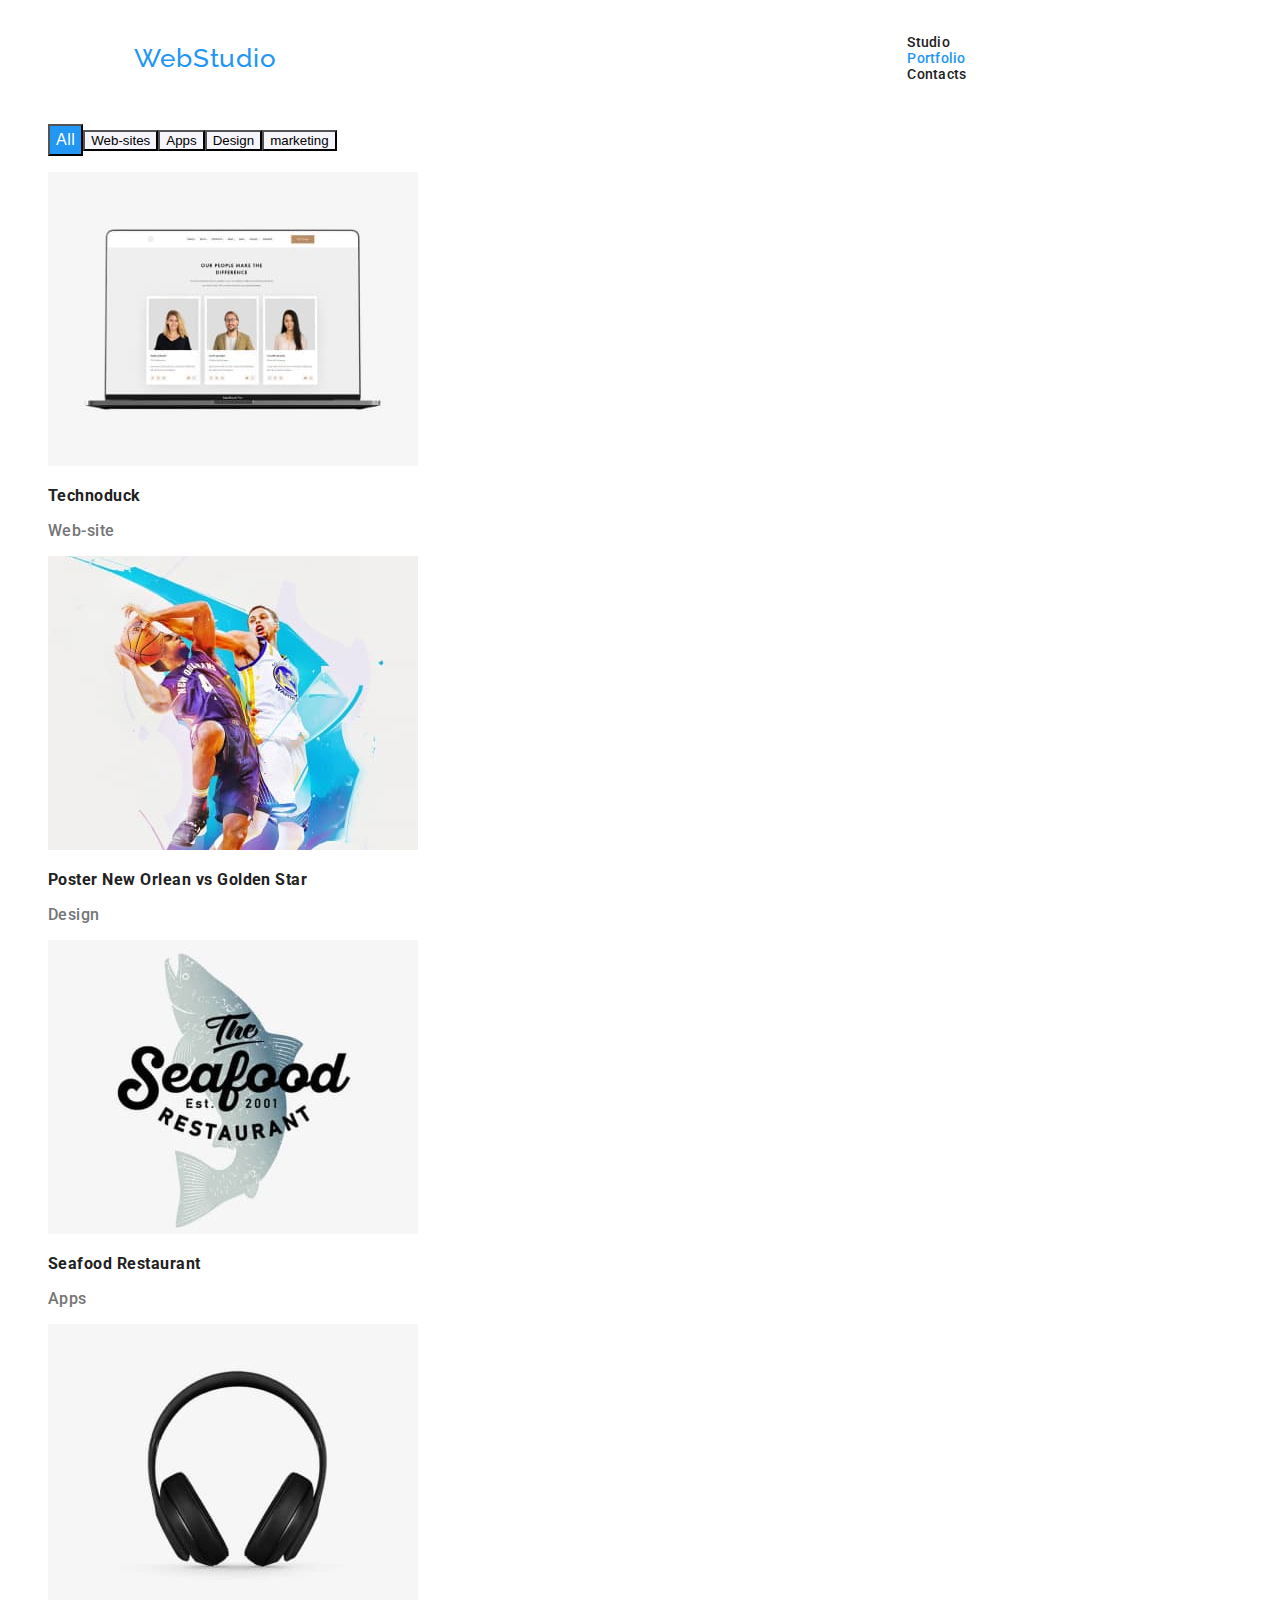
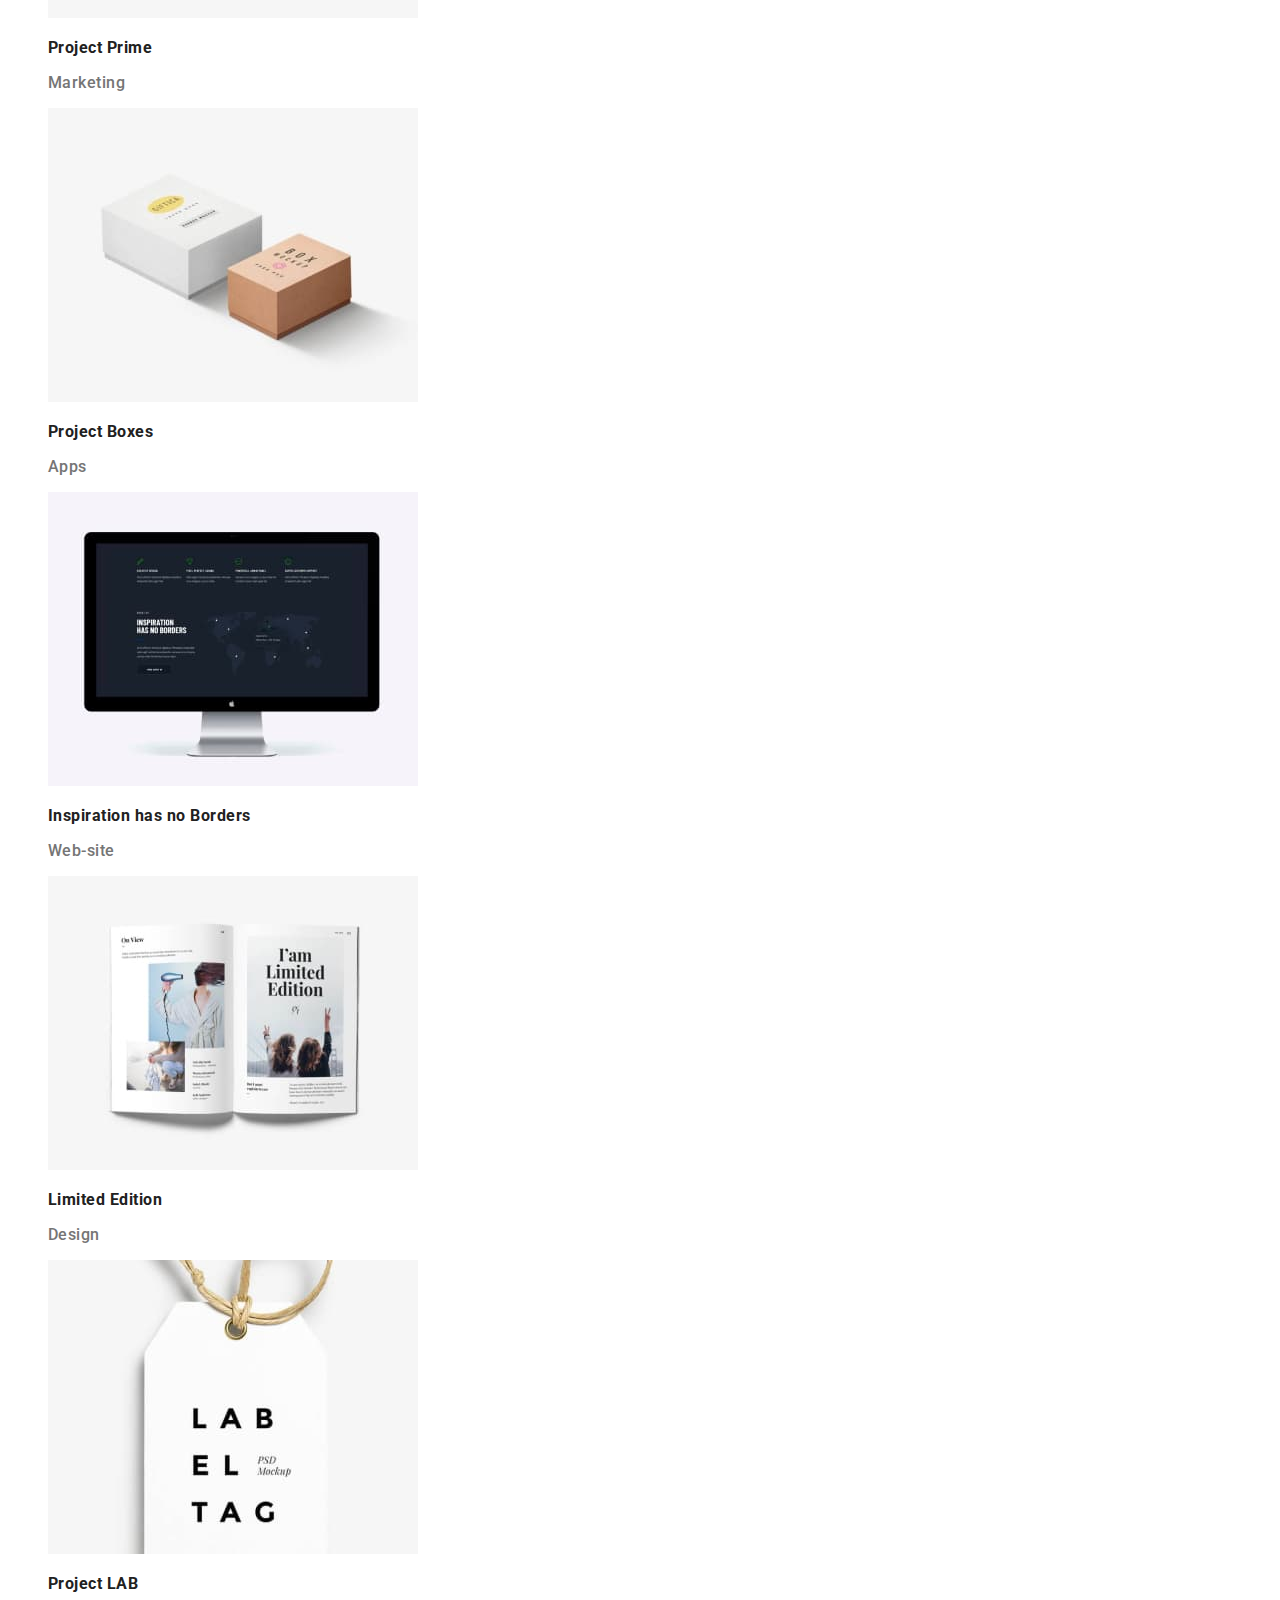
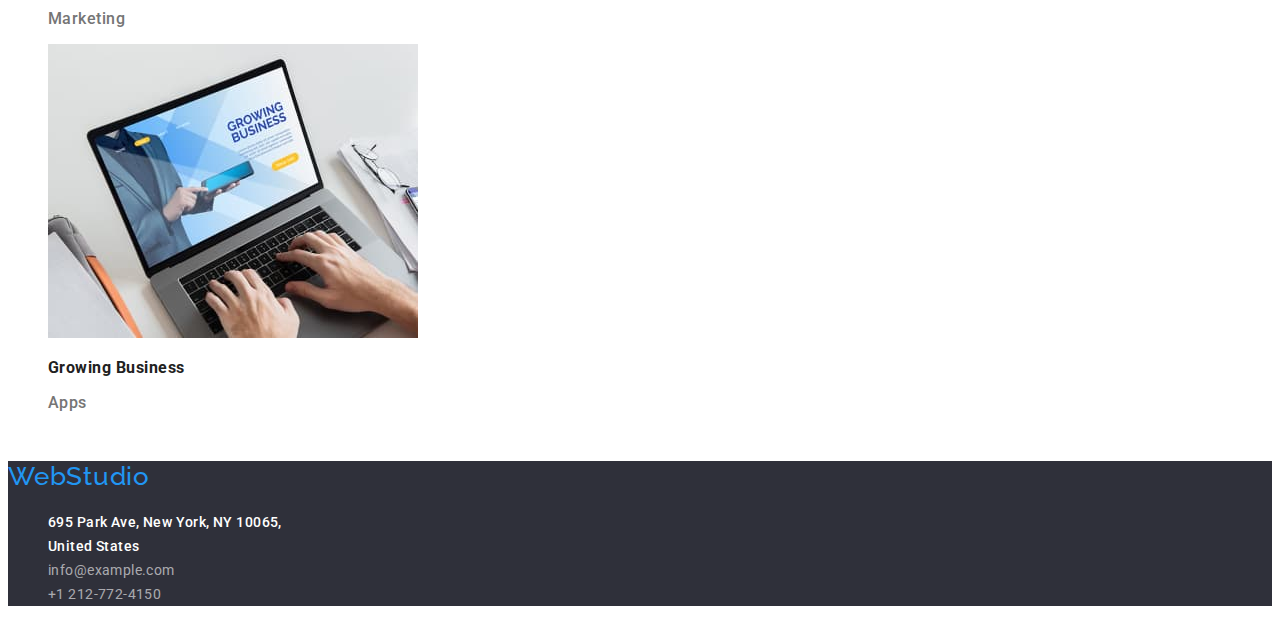
==== commit 39000c2b: "15 done" ====
--- a/portfolio.html
+++ b/portfolio.html
@@ -48,7 +48,7 @@
     <main class="mainpagesyle">
         <!-- buttons/filters for the body-->
         <section>
-            <ul class="all-buttons">
+            <ul class="filters-all-buttons">
                 <li class="all-blue-button">
                     <button type="button">All</button>
                 </li>
@@ -65,64 +65,62 @@
                     <button type="button">marketing</button>
                 </li>
             </ul>
-        </section>
-        <!--images section-->
-        <section>
 
-            <ul class="the-9-images text-for-profilepics"">
 
-                <li class=" computerimg">
+            <ul class="the-9-images text-for-profilepics2"">
+
+                <li class=" computerimg1-9-same">
                 <img src="images/computerpic.jpg" alt="computer" width="370">
                 <h3 class="profile-images-title-2">Technoduck</h3>
-                <p class="paragraphs">Web-site</p>
+                <p class="paragraphs2">Web-site</p>
                 </li>
 
-                <li class="baskitballimg">
+                <li class="computerimg1-9-same">
                     <img src="images/baskitballpic.jpg" alt="baskitball" width="370">
                     <h3 class="profile-images-title-2">Poster New Orlean vs Golden Star</h3>
-                    <p class="paragraphs">Design</p>
+                    <p class="paragraphs2">Design</p>
                 </li>
 
-                <li class="seafoodimg">
+                <li class="computerimg1-9-same">
                     <img src="images/seafoodpic.jpg" alt="seafoodpic" width="370">
                     <h3 class="profile-images-title-2">Seafood Restaurant</h3>
-                    <p class="paragraphs">Apps</p>
+                    <p class="paragraphs2">Apps</p>
                 </li>
 
-                <li class="headphonesimg">
+                <li class="computerimg1-9-same">
                     <img src="images/headphonespic.jpg" alt="headphones" width="370">
                     <h3 class="profile-images-title-2">Project Prime</h3>
-                    <p class="paragraphs">Marketing</p>
+                    <p class="paragraphs2">Marketing</p>
                 </li>
 
-                <li class="brickpicimg">
+                <li class="computerimg1-9-same">
                     <img src="images/brickpic.jpg" alt="brickpic" width="370">
                     <h3 class="profile-images-title-2">Project Boxes</h3>
-                    <p class="paragraphs">Apps</p>
+                    <p class="paragraphs2">Apps</p>
                 </li>
 
-                <li class="screenpicimg">
+                <li class="computerimg1-9-same">
                     <img src="images/screenpic.jpg" alt="screenpic" width="370">
                     <h3 class="profile-images-title-2">Inspiration has no Borders</h3>
-                    <p class="paragraphs">Web-site</p>
+                    <p class="paragraphs2">Web-site</p>
                 </li>
 
-                <li class="bookpicimg">
+                <li class="computerimg1-9-same">
                     <img src="images/bookpic.jpg" alt="bookpic" width="370">
                     <h3 class="profile-images-title-2">Limited Edition</h3>
-                    <p class="paragraphs">Design</p>
+                    <p class="paragraphs2">Design</p>
                 </li>
 
-                <li class="labeltacpicimg">
+                <li class="computerimg1-9-same">
                     <img src="images/labeltacpic.jpg" alt="labelpic" width="370">
                     <h3 class="profile-images-title-2">Project LAB</h3>
-                    <p class="paragraphs">Marketing</p>
+                    <p class="paragraphs2">Marketing</p>
                 </li>
 
-                <li class="typingpicimg">
+                <li class="computerimg1-9-same">
                     <img src="images/typingpic.jpg" alt="typingpic" width="370">
                     <h3 class="profile-images-title-2">Growing Business</h3>
-                    <p class="paragraphs">Apps</p>
+                    <p class="paragraphs2">Apps</p>
                 </li>
             </ul>
         </section>
--- a/css/styles1.css
+++ b/css/styles1.css
@@ -53,20 +53,10 @@
   background-color: var(--background-dark-color);
 }
 
-h1 {
-  font-weight: 900;
-  font-size: 44px;
-  line-height: calc(60 / 44);
-  text-align: center;
-  letter-spacing: 0.06em;
-  text-transform: uppercase;
-  color: var(--white-color);
-  border-color: #212121;
-}
 .hero-button {
   font-weight: 700;
   font-size: 16px;
-  line-height: calc (30/16);
+  line-height: calc(30 / 16);
   display: flex;
   align-items: center;
   text-align: center;
@@ -80,7 +70,17 @@
   color: aquamarine;
   background-color: bisque;
 }
-.titles-for-paragraphs {
+.hero-titles {
+  font-weight: 900;
+  font-size: 44px;
+  line-height: calc(60 / 44);
+  text-align: center;
+  letter-spacing: 0.06em;
+  text-transform: uppercase;
+  color: var(--white-color);
+  border-color: #212121;
+}
+.hero-titles .titles-for-paragraphs {
   font-weight: 700;
   font-size: 14px;
   line-height: calc(16 / 14);
@@ -118,6 +118,12 @@
   letter-spacing: 0.03em;
   color: var(--primary-text-color);
 }
+.paragraphs {
+  font-weight: 400;
+}
+.paragraphs2 {
+  font-weight: 500;
+}
 .text-for-profilepics {
   font-size: 16px;
   line-height: 19px;
@@ -158,12 +164,15 @@
 }
 
 .mail-tele-color {
+  font-weight: 400;
   font-size: 14px;
   line-height: 24px;
   letter-spacing: 0.03em;
   color: rgba(255, 255, 255, 0.6);
 }
-
+.our-futures {
+  display: none;
+}
 /*next page / portfolio*/
 
 .images-titles {
@@ -200,14 +209,13 @@
 .header-link:focus {
   color: var(--accent-color);
 }
-.all-blue-button:hover,
-.all-blue-button:focus {
-  color: var(--accent-color);
-}
-.all-buttons {
-  font-weight: 500;
-  font-size: 16px;
-  line-height: calc (30/16);
+.all-blue-button:hover {
+  color: var(--accent-color);
+}
+.filters-all-buttons {
+  font-weight: 500;
+  font-size: 16px;
+  line-height: calc(30 / 16);
   display: flex;
   align-items: center;
   text-align: center;
@@ -216,6 +224,13 @@
   color: var(--primary-text-color);
 }
 
+.all-buttons > button {
+  background-color: var(--background-light-color);
+}
+.all-buttons > button:hover {
+  background-color: var(--accent-color);
+}
+
 a {
   font-weight: 500;
   color: var(--secondary-text-color);
@@ -234,12 +249,6 @@
 .all-blue-button > button:focus {
   color: var(--accent-color);
 }
-.all-buttons > button {
-  background-color: var(--background-light-color);
-}
-p {
-  font-weight: 400;
-}
 
 .profile-images-title-2 {
   font-weight: 700;
@@ -249,3 +258,11 @@
   letter-spacing: 0.03em;
   color: var(--primary-text-color);
 }
+
+.text-for-profilepics2 {
+  font-size: 16px;
+  line-height: 19px;
+  /* text-align: center;*/
+  letter-spacing: 0.03em;
+  color: #757575;
+}
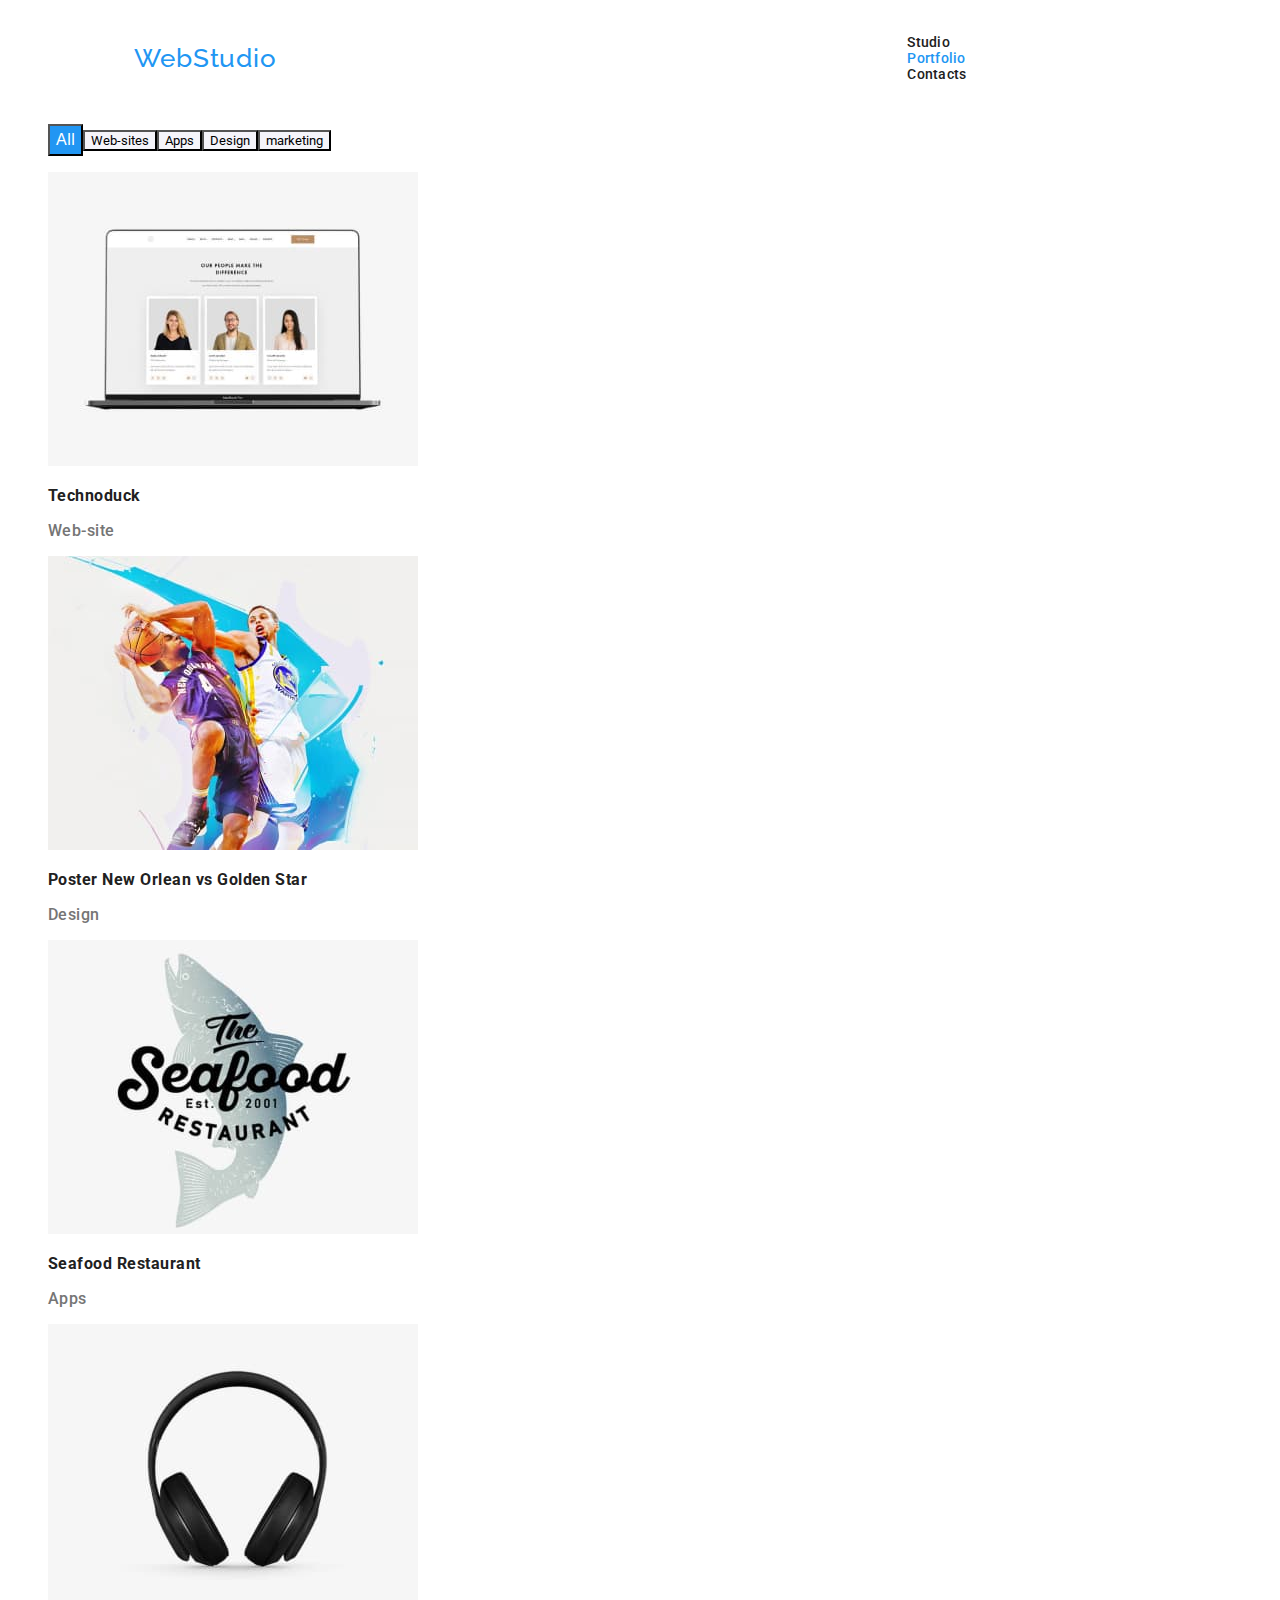
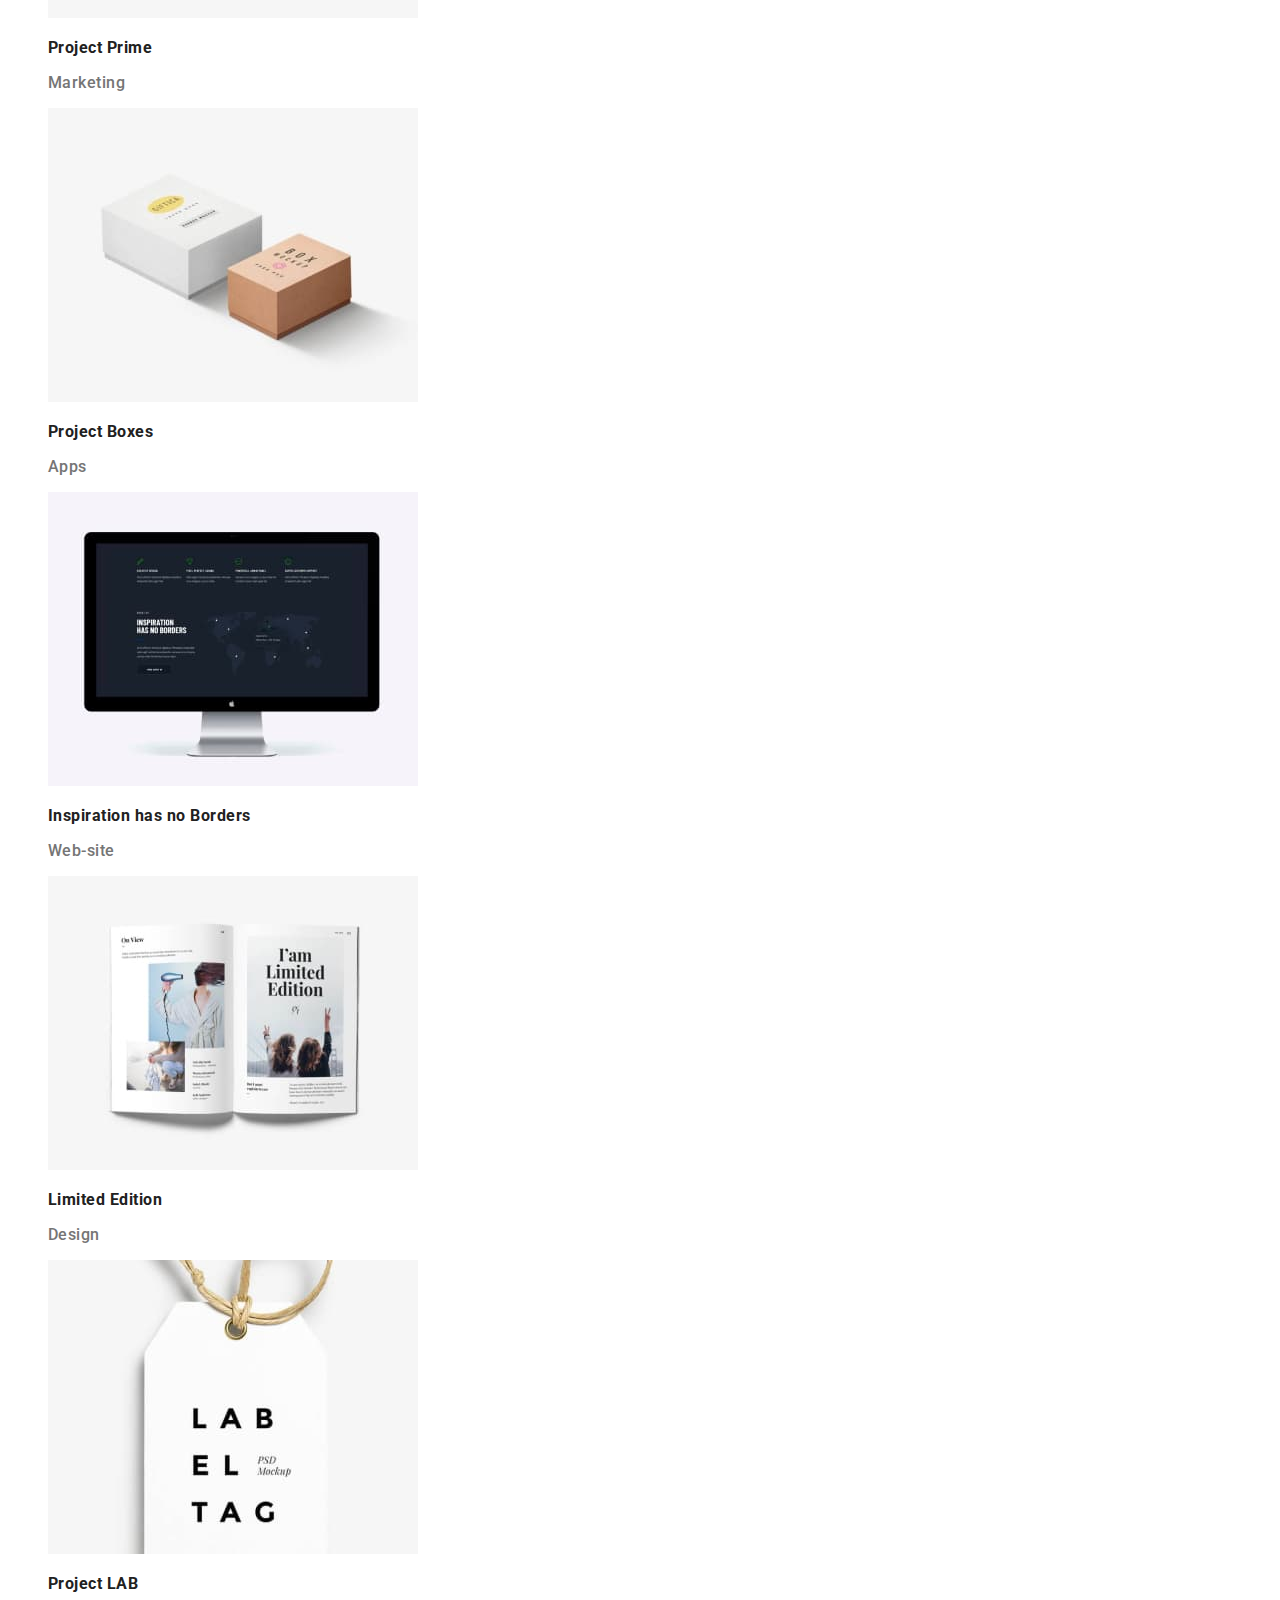
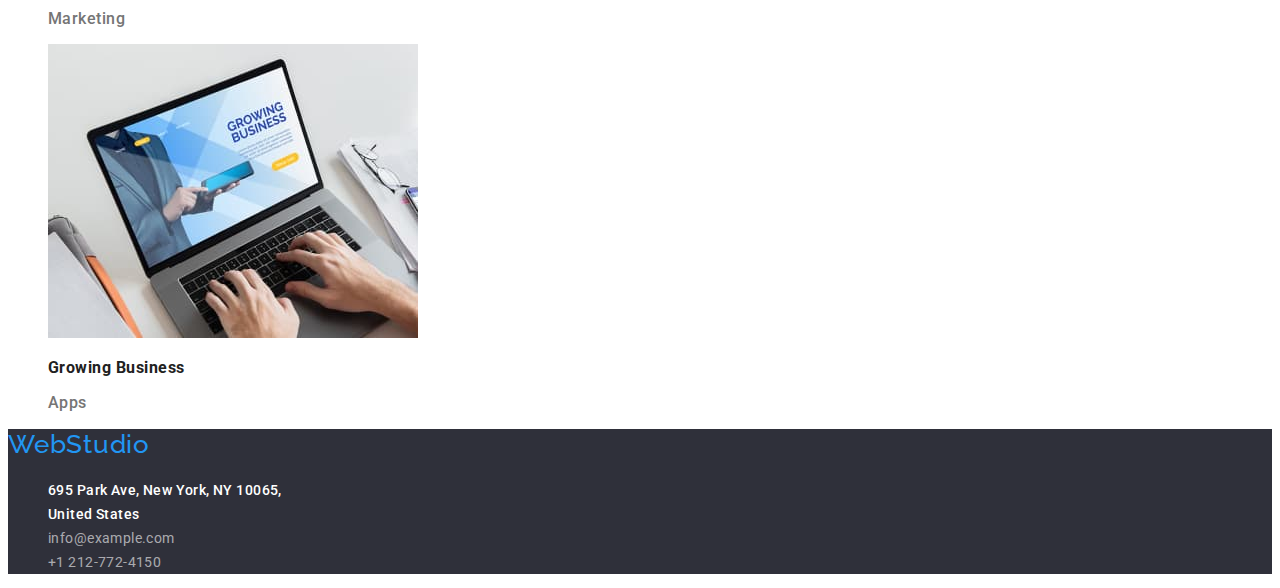
==== commit 79c3062d: "16" ====
--- a/portfolio.html
+++ b/portfolio.html
@@ -17,7 +17,7 @@
 <body>
     <header>
         <h1>
-            <a href="portfolio.html" class="logo">WebStudio</a>
+            <a href="index.html" class="logo">WebStudio</a>
         </h1>
         <nav>
             <ul>
@@ -49,6 +49,7 @@
         <!-- buttons/filters for the body-->
         <section>
             <ul class="filters-all-buttons">
+
                 <li class="all-blue-button">
                     <button type="button">All</button>
                 </li>
@@ -125,7 +126,6 @@
             </ul>
         </section>
     </main>
-    </br>
 
     <footer class="footerplacement">
         <!--footer-->
--- a/css/styles1.css
+++ b/css/styles1.css
@@ -114,7 +114,7 @@
   font-weight: 500;
   font-size: 16px;
   line-height: 19px;
-  /*text-align: center;*/
+  text-align: center;
   letter-spacing: 0.03em;
   color: var(--primary-text-color);
 }
@@ -127,7 +127,7 @@
 .text-for-profilepics {
   font-size: 16px;
   line-height: 19px;
-  /* text-align: center;*/
+  text-align: center;
   letter-spacing: 0.03em;
   color: #757575;
   background-color: var(--background-light-color);
@@ -213,6 +213,7 @@
   color: var(--accent-color);
 }
 .filters-all-buttons {
+  font-family: roboto;
   font-weight: 500;
   font-size: 16px;
   line-height: calc(30 / 16);
@@ -222,12 +223,15 @@
   letter-spacing: 0.06em;
   border: 4px;
   color: var(--primary-text-color);
+  cursor: pointer;
 }
 
 .all-buttons > button {
+  font-family: roboto;
   background-color: var(--background-light-color);
 }
 .all-buttons > button:hover {
+  color: var(--white-color);
   background-color: var(--accent-color);
 }
 
@@ -244,10 +248,11 @@
   line-height: 26px;
   text-align: center;
   letter-spacing: 0.03em;
+  cursor: pointer;
 }
 .all-blue-button > button:hover,
 .all-blue-button > button:focus {
-  color: var(--accent-color);
+  color: var(--primary-text-color);
 }
 
 .profile-images-title-2 {
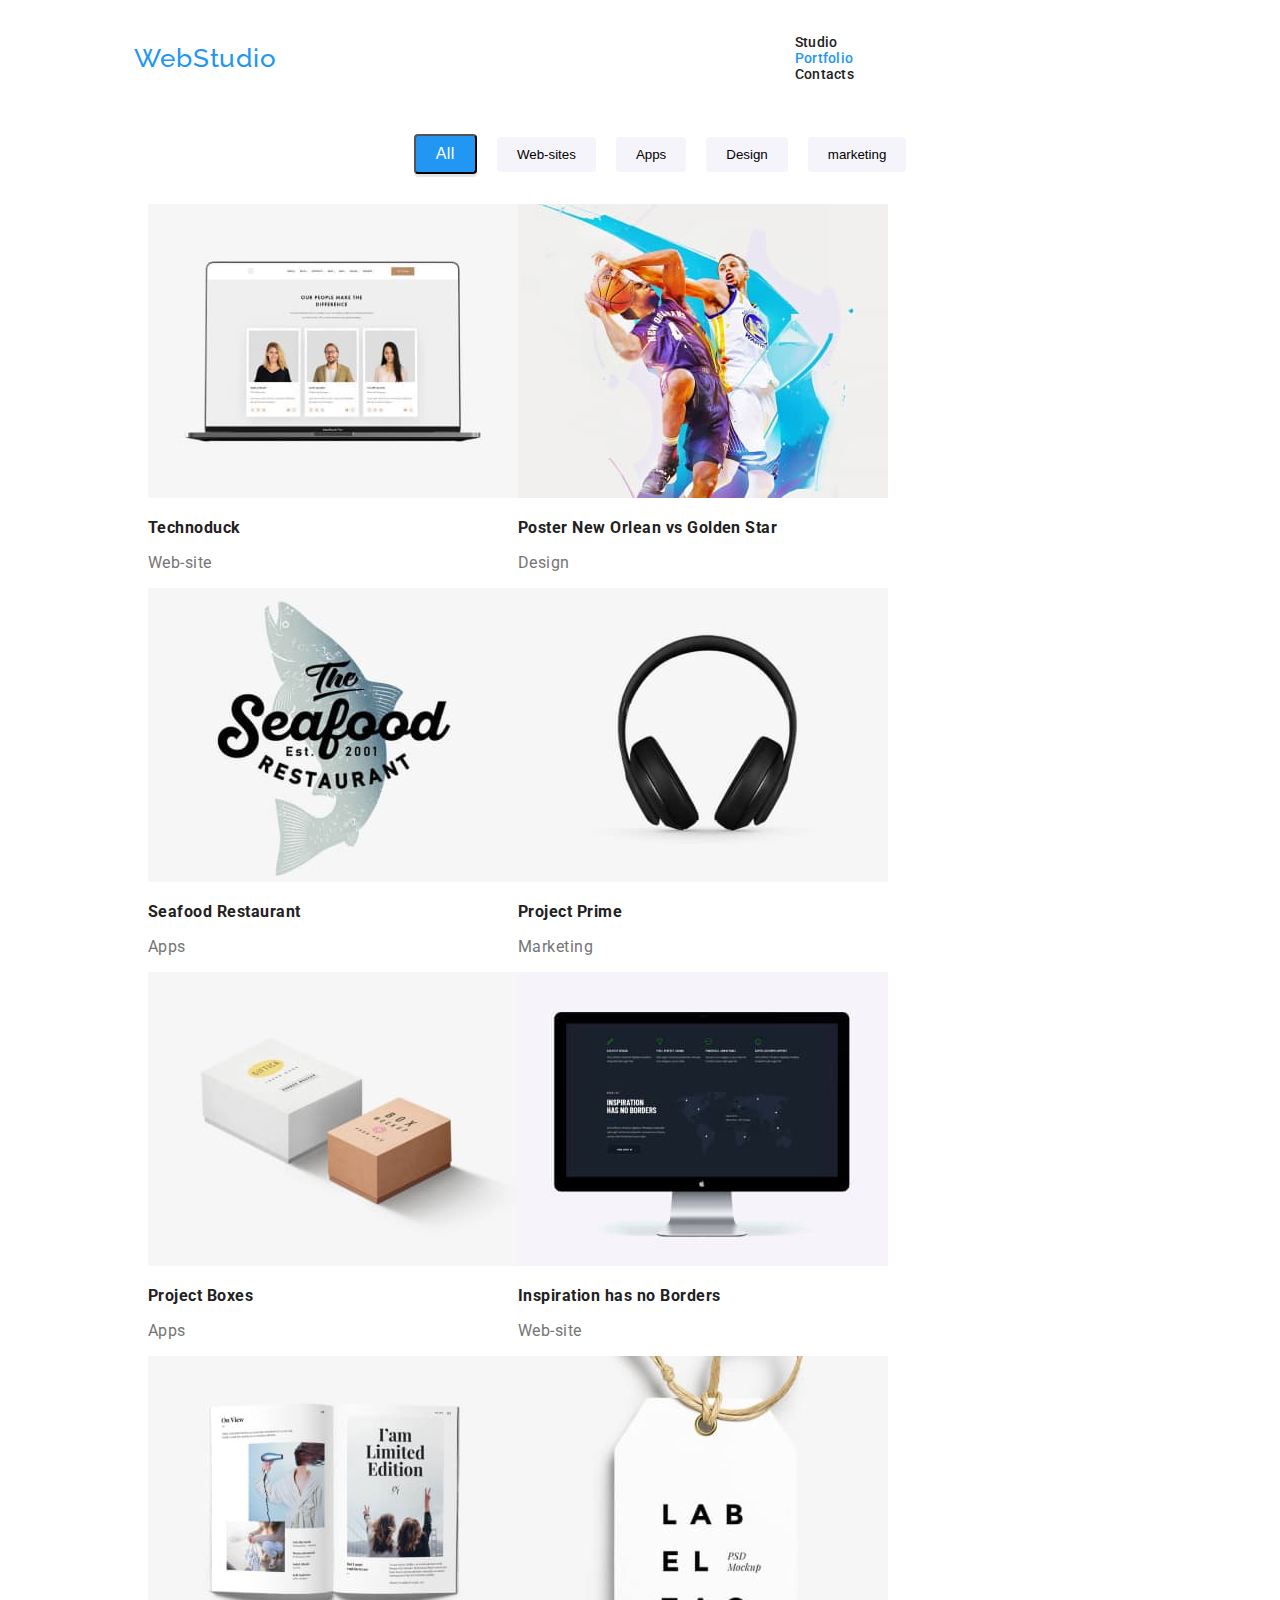
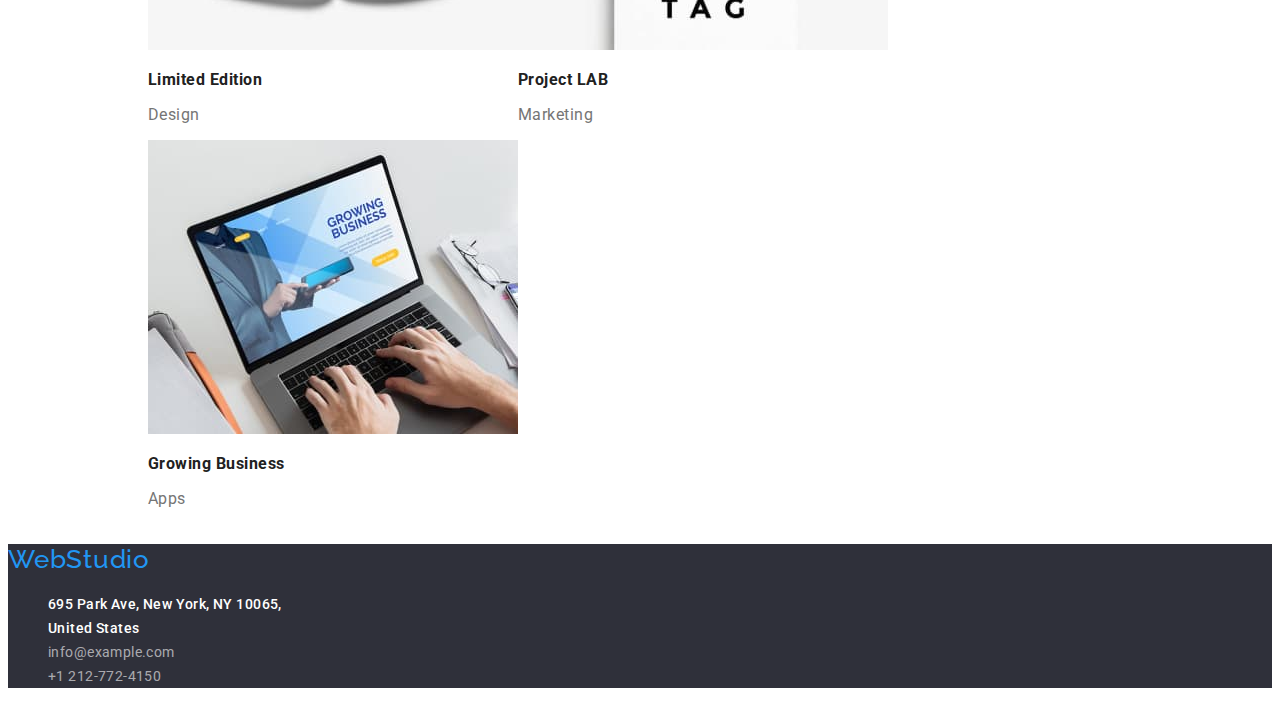
==== commit 55495beb: "18" ====
--- a/portfolio.html
+++ b/portfolio.html
@@ -6,12 +6,13 @@
     <meta http-equiv="X-UA-Compatible" content="IE=edge">
     <meta name="viewport" content="width=device-width, initial-scale=1.0">
     <title>My Portfolio</title>
-    <link href="./css/styles1.css" rel="stylesheet" type="text/css">
     <link rel="preconnect" href="https://fonts.googleapis.com">
     <link rel="preconnect" href="https://fonts.gstatic.com" crossorigin>
     <link
         href="https://fonts.googleapis.com/css2?family=Raleway:wght@700&family=Roboto:wght@400;500;700;900&display=swap"
         rel="stylesheet">
+    <link rel="stylesheet" href="node_modules/modern-normalize/modern-normalize.css">
+    <link href="./css/styles1.css" rel="stylesheet" type="text/css">
 </head>
 
 <body>
@@ -68,12 +69,12 @@
             </ul>
 
 
-            <ul class="the-9-images text-for-profilepics2"">
+            <ul class="the-9-images text-for-profilepics2">
 
                 <li class=" computerimg1-9-same">
-                <img src="images/computerpic.jpg" alt="computer" width="370">
-                <h3 class="profile-images-title-2">Technoduck</h3>
-                <p class="paragraphs2">Web-site</p>
+                    <img src="images/computerpic.jpg" alt="computer" width="370">
+                    <h3 class="profile-images-title-2">Technoduck</h3>
+                    <p class="paragraphs2">Web-site</p>
                 </li>
 
                 <li class="computerimg1-9-same">
--- a/css/styles1.css
+++ b/css/styles1.css
@@ -11,9 +11,11 @@
   font-size: 14px;
   line-height: 16px;
   letter-spacing: 0.02em;
+  max-width: 1600px;
 }
 * {
   text-decoration: none;
+  padding: none;
 }
 ul {
   list-style: none;
@@ -44,6 +46,7 @@
   font-size: 14px;
   line-height: calc(16 / 14);
   color: var(--secondary-text-color);
+  padding-right: 225px;
 }
 .header-link:hover,
 .header-link:focus {
@@ -64,11 +67,15 @@
   color: var(--white-color);
   background-color: var(--accent-color);
   border: none;
+  box-shadow: 0px 4px 4px rgba(0, 0, 0, 0.15);
+  border-radius: 4px;
+  cursor: pointer;
+  padding: 5px 10px;
 }
 .hero-button:hover,
 .hero-button:focus {
-  color: aquamarine;
-  background-color: bisque;
+  color: rgb(255, 255, 255);
+  background-color: var(--background-dark-color);
 }
 .hero-titles {
   font-weight: 900;
@@ -78,7 +85,7 @@
   letter-spacing: 0.06em;
   text-transform: uppercase;
   color: var(--white-color);
-  border-color: #212121;
+  border-color: var(--primary-text-color);
 }
 .hero-titles .titles-for-paragraphs {
   font-weight: 700;
@@ -122,7 +129,7 @@
   font-weight: 400;
 }
 .paragraphs2 {
-  font-weight: 500;
+  font-weight: 400;
 }
 .text-for-profilepics {
   font-size: 16px;
@@ -213,23 +220,24 @@
   color: var(--accent-color);
 }
 .filters-all-buttons {
-  font-family: roboto;
-  font-weight: 500;
-  font-size: 16px;
-  line-height: calc(30 / 16);
-  display: flex;
-  align-items: center;
-  text-align: center;
-  letter-spacing: 0.06em;
-  border: 4px;
-  color: var(--primary-text-color);
+  font-family: Roboto;
+  font-style: normal;
+  font-weight: 500;
+  font-size: 16px;
+  line-height: 26px;
+  text-align: center;
+  letter-spacing: 0.03em;
+  color: #212121;
+  border: none;
+}
+
+.all-buttons button {
+  background-color: #f5f4fa;
+  border-radius: 4px;
+  border: none;
   cursor: pointer;
 }
 
-.all-buttons > button {
-  font-family: roboto;
-  background-color: var(--background-light-color);
-}
 .all-buttons > button:hover {
   color: var(--white-color);
   background-color: var(--accent-color);
@@ -249,6 +257,11 @@
   text-align: center;
   letter-spacing: 0.03em;
   cursor: pointer;
+  box-shadow: 0px 2px 2px 0px #0000001f;
+  box-shadow: 0px 1px 2px 0px #00000014;
+  box-shadow: 0px 3px 1px 0px #0000001a;
+  padding: 5px 20px;
+  border-radius: 4px;
 }
 .all-blue-button > button:hover,
 .all-blue-button > button:focus {
@@ -271,3 +284,37 @@
   letter-spacing: 0.03em;
   color: #757575;
 }
+
+/*positioning index*/
+
+header.header-navigation-link {
+  justify-content: space-between;
+}
+.text-for-profilepics ul {
+  display: flex;
+}
+.text-for-profilepics li {
+  padding: 10px 20px;
+}
+.all-buttons button {
+  padding: 10px 20px;
+}
+.filters-all-buttons {
+  display: flex;
+  align-items: center;
+  justify-content: center;
+}
+
+.filters-all-buttons > li {
+  display: flex;
+  padding: 10px;
+}
+
+.text-for-profilepics2 {
+  display: flex;
+  flex-wrap: wrap;
+  margin: 20px 100px;
+}
+.text-for-profilepics2 > li {
+  /*padding: 10px 10px;*/
+}
